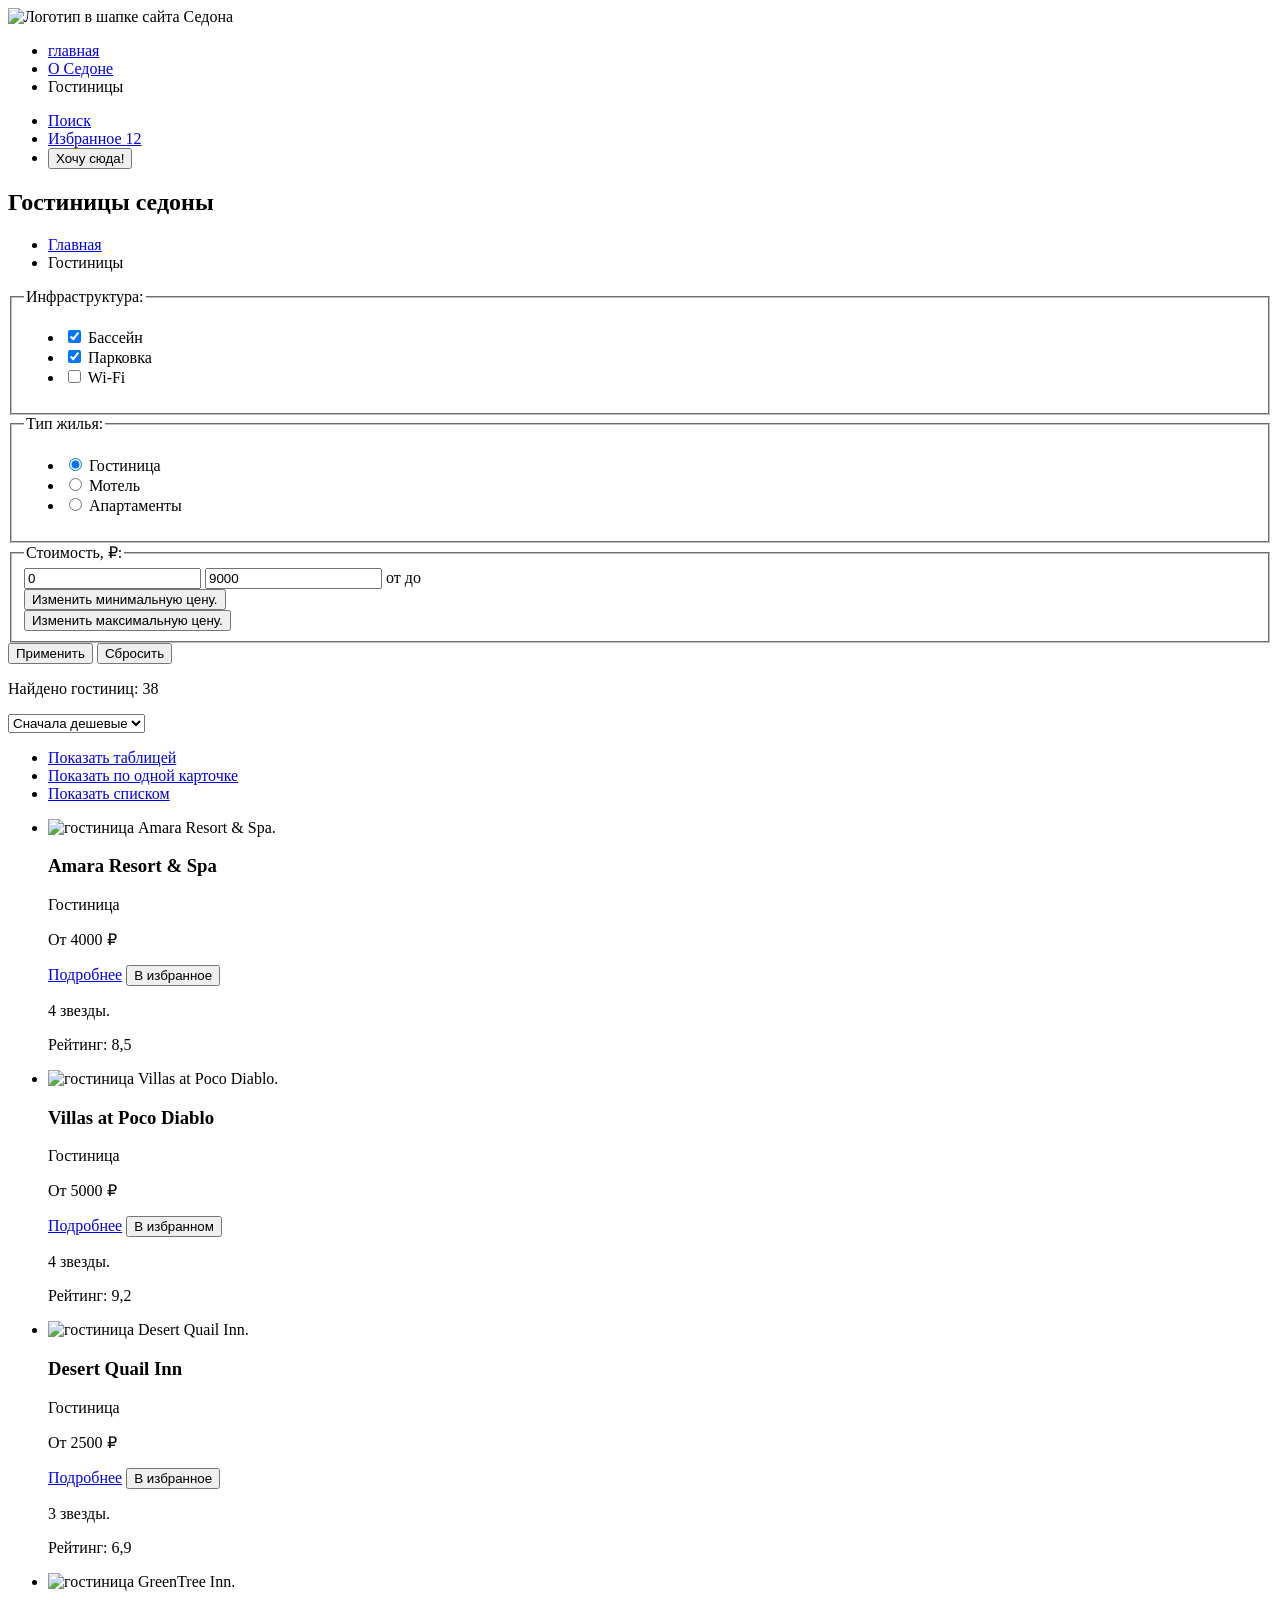
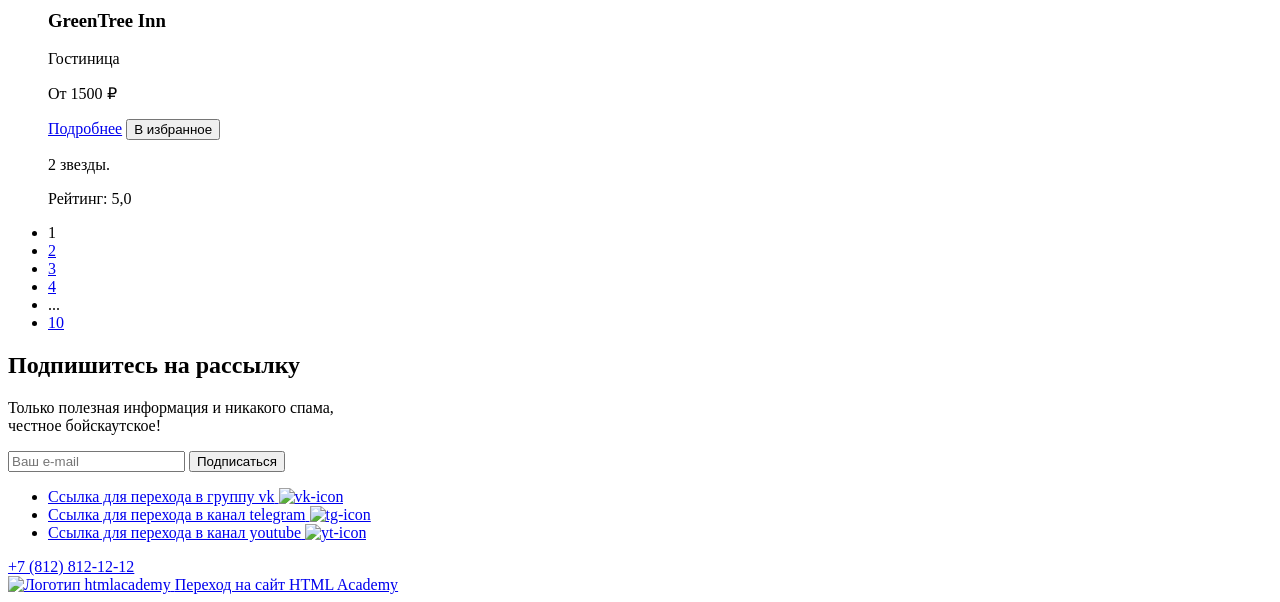
==== catalog.html @ c300e343 "Add main page and catalog structure with navigation and hotel listings" ====
<!DOCTYPE html>
<html lang="ru">

  <head>
    <meta charset="utf-8">
    <title>Гостиницы Седона</title>
    <link rel="stylesheet" href="styles/styles.css">
  </head>

  <body>
    <header class="navigation">
      <a class="navigation-logo">
        <img class="logo-site" width="140" height="70" src="images/logo.svg" alt="Логотип в шапке сайта Седона">
      </a>
      <nav class="nav">
        <ul class="nav-list">
          <li class="navigation-item"><a href="index.html" class="nav-list-link">главная</a></li>
          <li class="navigation-item"><a class="nav-list-link" href="#">О Седоне</a></li>
          <li class="navigation-item current-link-catalog"><a class="nav-list-link">Гостиницы</a></li>
        </ul>

        <ul class="nav-list navigation-user">
          <li class="navigation-item">
            <a class="navigation-link-user search-icon" href="#">
              <span class="visually-hidden">Поиск</span>
            </a>
          </li>
          <li class="navigation-item">
            <a class="navigation-link-user favourite-icon" href="#">
              <span class="visually-hidden">Избранное</span>
              <span class="favourite-number">12</span>
            </a>
          </li>
          <li class="navigation-item">
            <button class="button-desired" type="button">Хочу сюда!</button>
          </li>
        </ul>
      </nav>
    </header>

    <main>
      <section class="head-main">
          <h1 class="catalog-title">Гостиницы седоны</h1>
          <ul class="catalog-navigation">
            <li class="catalog-navigation-item">
              <a class="catalog-navigation-link-home" href="index.html">
                <span class="visually-hidden">Главная</span>
              </a>
            </li>
            <li class="catalog-navigation-item">
              <a class="catalog-navigation-link">Гостиницы</a>
            </li>
          </ul>

        <!-- Фильтр каталога -->
        <form class="catalog-filter" action="#" method="get">
          <fieldset class="catalog-filter-checkbox">
            <legend class="catalog-filter-title">Инфраструктура:</legend>
            <ul class="catalog-filter-list">
              <li class="catalog-filter-item">
                <label class="catalog-checked">
                  <input class="visually-hidden filter-input" type="checkbox" name="infrastructure" checked value="pool">
                  <span class="filter-label">Бассейн</span>
                </label>
              </li>
              <li class="catalog-filter-item">
                <label class="catalog-checked">
                  <input class="visually-hidden filter-input" type="checkbox" name="infrastructure" checked value="parking">
                  <span class="filter-label">Парковка</span>
                </label>
              </li>
              <li class="catalog-filter-item">
                <label class="catalog-check">
                  <input class="visually-hidden filter-input" type="checkbox" name="infrastructure" value="wifi">
                  <span class="filter-label">Wi-Fi</span>
                </label>
              </li>
            </ul>
          </fieldset>

          <fieldset class="catalog-filter-radio">
            <legend class="catalog-filter-title">Тип жилья:</legend>
            <ul class="catalog-filter-list">
              <li class="catalog-filter-item">
                <label class="catalog-radios">
                  <input class="visually-hidden filter-input" id="hotel-radio" name="type-radio" type="radio" checked value="Hotel">
                  <span class="filter-label">Гостиница</span>
                </label>
              </li>
              <li class="catalog-filter-item">
                <label class="catalog-radio">
                  <input class="visually-hidden filter-input" id="motel-radio" name="type-radio" type="radio" value="Motel">
                  <span class="filter-label">Мотель</span>
                </label>
              </li>
              <li class="catalog-filter-item">
                <label class="catalog-radio">
                  <input class="visually-hidden filter-input" id="apartments-radio" name="type-radio" type="radio" value="Apartments">
                  <span class="filter-label">Апартаменты</span>
                </label>
              </li>
            </ul>
          </fieldset>

          <fieldset class="catalog-filter-price">
            <legend class="catalog-filter-title">Стоимость, <span>₽:</span></legend>
              <div class="catalog-inputs">
                <input class="catalog-min" type="text" name="max-sum" value="0">
                <input class="catalog-max" type="text" name="min-sum" value="9000">
                <span class="from-to">от</span>
                <span class="before-to">до</span>
              </div>
              <div class="range-scale">
                <div class="range-bar" style="left: 0; width: 226px;">
                  <button class="range-toggle toggle-min" type="button">
                    <span class="visually-hidden">Изменить минимальную цену.</span>
                  </button>
                  <button class="range-toggle toggle-max" type="button">
                    <span class="visually-hidden">Изменить максимальную цену.</span>
                  </button>
                </div>
              </div>
          </fieldset>

          <div class="catalog-buttons">
            <button class="catalog-submit" type="submit">Применить</button>
            <button class="catalog-reset" type="reset">Сбросить</button>
          </div>

        </form>
      </section>

<!-- Вывод поиска -->
      <section class="inner-search">

        <section class="search">
          <p class="found-hotel">Найдено гостиниц:
            <span class="found-hotel"> 38</span>
          </p>

          <select class="select-control">
            <option>Сначала дешевые</option>
          </select>

          <ul class="display-list">
            <li class="display-item">
              <a class="display-button current-button" href="#">
                <span class="visually-hidden">Показать таблицей</span>
              </a>
            </li>
            <li class="display-item">
              <a class="display-button view-item" href="#">
                <span class="visually-hidden">Показать по одной карточке</span>
              </a>
            </li>
            <li class="display-item">
              <a class="display-button view-list" href="#">
                <span class="visually-hidden">Показать списком</span>
              </a>
            </li>
          </ul>
        </section>

<!-- Карточки -->
        <section class="product">
          <ul class="product-list">
            <li class="product-item">
              <img class="product-img" src="images/hotel-1.jpg" alt="гостиница Amara Resort &amp; Spa.">
              <div class="card-container">
                <h3 class="product-title">Amara Resort &amp; Spa</h3>
                <span class="type">Гостиница</span>
                <p class="product-price">От 4000 ₽</p>
                <a class="product-link-details" href="#">Подробнее</a>
                <button class="product-button" type="button">В избранное</button>
                <p class="catalog-hotel-stars four-stars">
                  <span class="visually-hidden">4 звезды.</span>
                </p>
                <p class="catalog-hotel-raiting">Рейтинг: 8,5</p>
              </div>
            </li>

            <li class="product-item">
              <img class="product-img" src="images/hotel-2.jpg" alt="гостиница Villas at Poco Diablo.">
              <div class="card-container">
                <h3 class="product-title">Villas at Poco Diablo</h3>
                <span class="type">Гостиница</span>
                <p class="product-price">От 5000 ₽</p>
                <a class="product-link-details" href="#">Подробнее</a>
                <button class="product-button-favorite" type="button">В избранном</button>
                <p class="catalog-hotel-stars four-stars">
                  <span class="visually-hidden">4 звезды.</span>
                </p>
                <p class="catalog-hotel-raiting">Рейтинг: 9,2</p>
              </div>
            </li>

            <li class="product-item">
              <img class="product-img" src="images/hotel-3.jpg" alt="гостиница Desert Quail Inn.">
              <div class="card-container">
                <h3 class="product-title">Desert Quail Inn</h3>
                <span class="type">Гостиница</span>
                <p class="product-price">От 2500 ₽</p>
                <a class="product-link-details" href="#">Подробнее</a>
                <button class="product-button" type="button">В избранное</button>
                <p class="catalog-hotel-stars tree-stars">
                  <span class="visually-hidden">3 звезды.</span>
                </p>
                <p class="catalog-hotel-raiting">Рейтинг: 6,9</p>
              </div>
            </li>

            <li class="product-item">
              <img class="product-img" src="images/hotel-4.jpg" alt="гостиница GreenTree Inn.">
              <div class="card-container">
                <h3 class="product-title">GreenTree Inn</h3>
                <span class="type">Гостиница</span>
                <p class="product-price">От 1500 ₽</p>
                <a class="product-link-details" href="#">Подробнее</a>
                <button class="product-button" type="button">В избранное</button>
                <p class="catalog-hotel-stars two-stars">
                  <span class="visually-hidden">2 звезды.</span>
                </p>
                <p class="catalog-hotel-raiting">Рейтинг: 5,0</p>
              </div>
            </li>
          </ul>
        </section>

        <section class="pagination-block">
          <ul class="pagination">
            <li class="pagination-item">
              <a class="pagination-link-current">1</a>
            </li>

            <li class="pagination-item">
              <a class="pagination-link" href="#">2</a>
            </li>

            <li class="pagination-item">
              <a class="pagination-link" href="#">3</a>
            </li>

            <li class="pagination-item">
              <a class="pagination-link" href="#">4</a>
            </li>

            <li class="pagination-item">
              <a class="pagination-link-next">...</a>
            </li>

            <li class="pagination-item">
              <a class="pagination-link" href="#">10</a>
            </li>
          </ul>
        </section>
      </section>
        <section class="subscribe">
          <div class="subscribe-block">
            <h2 class="header-block-two">Подпишитесь на рассылку</h2>
            <p class="description-block">Только полезная информация и никакого спама,<br> честное бойскаутское!</p>
            <form class="subscribe-form" action="#" method="post">
            <input class="subscribe-field" type="email" placeholder="Ваш e-mail">
              <button class="subscribe-button" type="submit">Подписаться</button>
            </form>
          </div>
        </section>
    </main>

    <footer class="main-footer">
      <div class="social-container">
        <ul class="social-list">
          <li class="social-item">
            <a class="social-link" href="https://vk.com/htmlacademy" target="_blank"
              title="Группа вконтакте htmlacademy">
              <span class="visually-hidden">Ссылка для перехода в группу vk</span>
              <img src="images/icon/social-vk.svg" alt="vk-icon">
            </a>
          </li>

          <li class="social-item">
            <a class="social-link" href="https://t.me/htmlacademy " target="_blank" title="Телеграм канал htmlacademy">
              <span class="visually-hidden">Ссылка для перехода в канал telegram</span>
              <img src="images/icon/social-telegram.svg" alt="tg-icon">
            </a>
          </li>

          <li class="social-item">
            <a class="social-link" href="https://www.youtube.com/user/htmlacademyru" target="_blank"
              title="Ютуб канал htmlacademy">
              <span class="visually-hidden">Ссылка для перехода в канал youtube</span>
              <img src="images/icon/social-youtube.svg" alt="yt-icon">
            </a>
          </li>
        </ul>

        <div class="footer-contact-number">
          <a href="tel:88128121212" class="footer-number">+7 (812) 812-12-12</a>
        </div>

       <div class="footer-contact-logo">
         <a class="page-footer-contact-logo-htmlacademy" href="https://htmlacademy.ru/">
            <img class="contact-logo" src="images/htmlacademy.svg" width="115" height="33" alt="Логотип htmlacademy">
            <span class="visually-hidden">Переход на сайт HTML Academy</span>
         </a>
       </div>
      </div>
    </footer>
  </body>

</html>
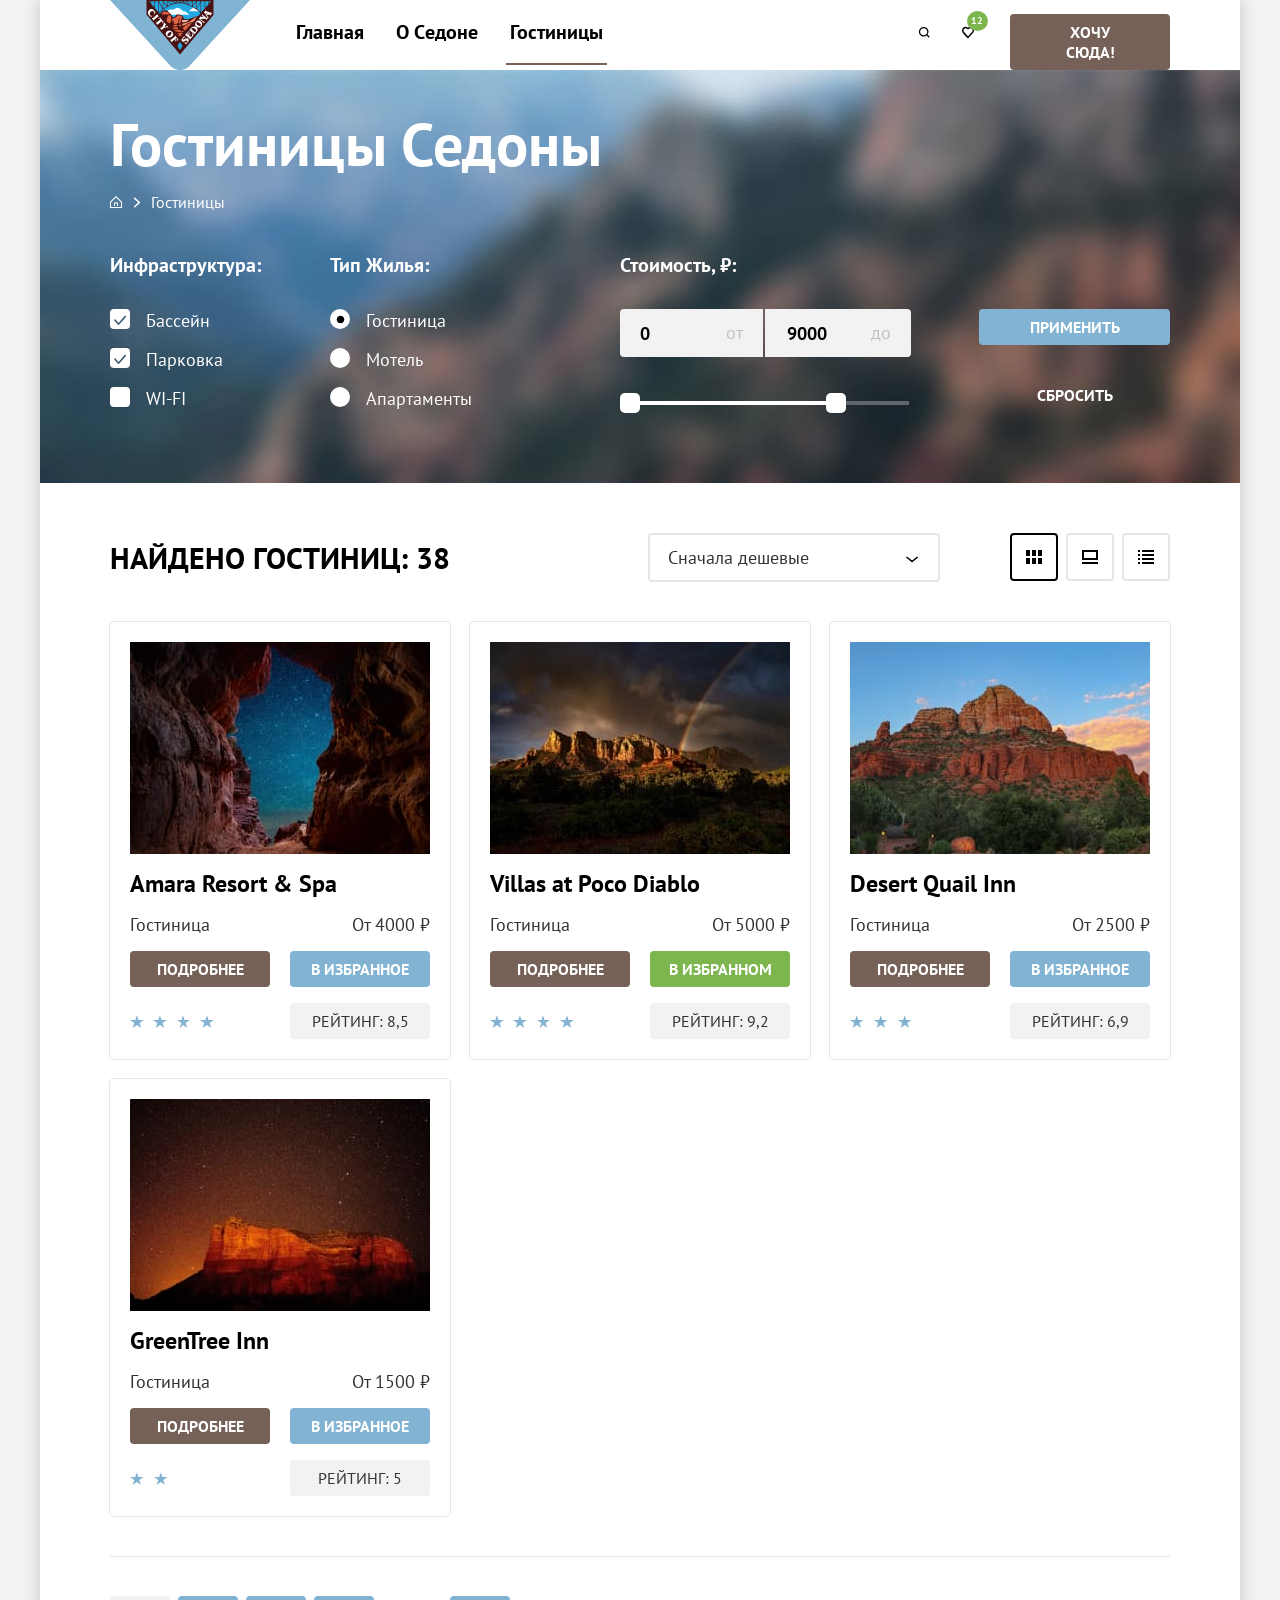
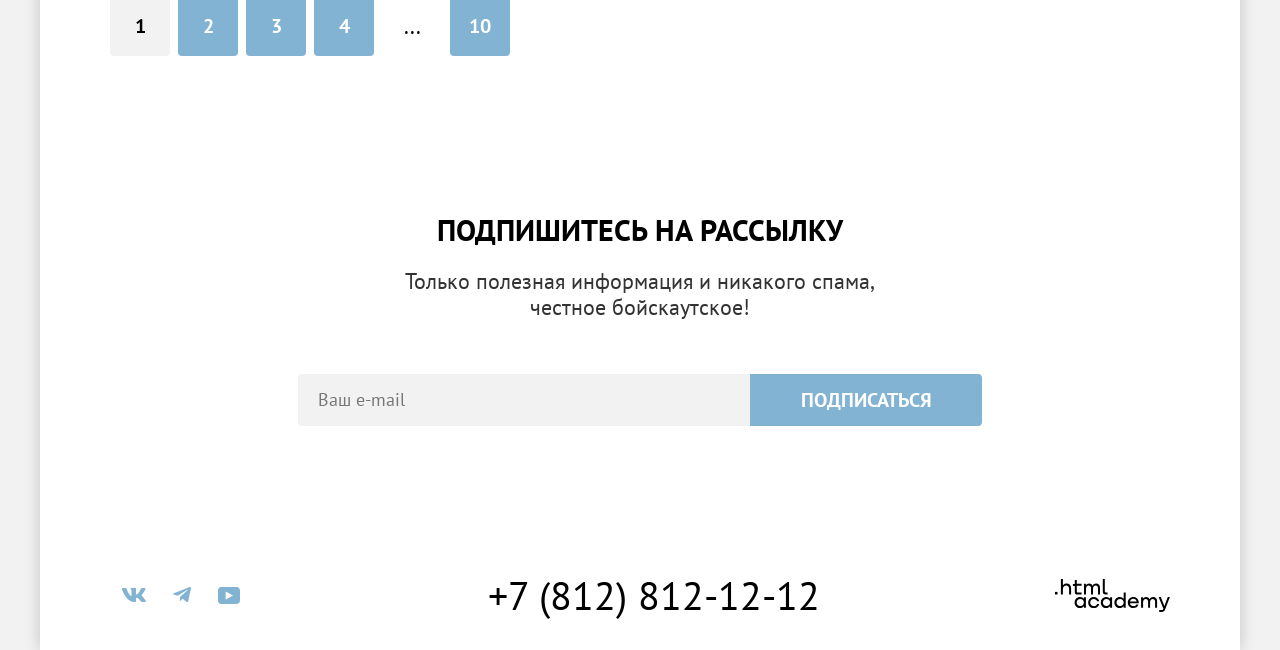
==== commit 58d3384a: "Add files via upload" ====
--- a/catalog.html
+++ b/catalog.html
@@ -3,308 +3,325 @@
 
   <head>
     <meta charset="utf-8">
-    <title>Гостиницы Седона</title>
-    <link rel="stylesheet" href="styles/styles.css">
+    <title>HTML Academy: Гостиницы Седоны</title>
+    <link rel="stylesheet" href="style/style.css">
+    <link rel="icon" href="favicon.ico">
+    <link rel="icon" type="image/png" href="img/favicon.png">
   </head>
 
-  <body>
-    <header class="navigation">
-      <a class="navigation-logo">
-        <img class="logo-site" width="140" height="70" src="images/logo.svg" alt="Логотип в шапке сайта Седона">
-      </a>
-      <nav class="nav">
-        <ul class="nav-list">
-          <li class="navigation-item"><a href="index.html" class="nav-list-link">главная</a></li>
-          <li class="navigation-item"><a class="nav-list-link" href="#">О Седоне</a></li>
-          <li class="navigation-item current-link-catalog"><a class="nav-list-link">Гостиницы</a></li>
-        </ul>
-
-        <ul class="nav-list navigation-user">
-          <li class="navigation-item">
-            <a class="navigation-link-user search-icon" href="#">
-              <span class="visually-hidden">Поиск</span>
-            </a>
-          </li>
-          <li class="navigation-item">
-            <a class="navigation-link-user favourite-icon" href="#">
-              <span class="visually-hidden">Избранное</span>
-              <span class="favourite-number">12</span>
-            </a>
-          </li>
-          <li class="navigation-item">
-            <button class="button-desired" type="button">Хочу сюда!</button>
-          </li>
-        </ul>
-      </nav>
-    </header>
-
-    <main>
-      <section class="head-main">
-          <h1 class="catalog-title">Гостиницы седоны</h1>
-          <ul class="catalog-navigation">
-            <li class="catalog-navigation-item">
-              <a class="catalog-navigation-link-home" href="index.html">
-                <span class="visually-hidden">Главная</span>
-              </a>
-            </li>
-            <li class="catalog-navigation-item">
-              <a class="catalog-navigation-link">Гостиницы</a>
+  <body class="main-page">
+    <div class="main-container">
+      <header class="page-header" data-test="header">
+        <a class="main-logo" href="index.html">
+          <img class="page-screen" src="./img/header/logo.svg" width="140" height="70" alt="Логотип сайта">
+        </a>
+        <nav class="navigation-page">
+          <ul class="navigation-list">
+            <li class="navigation-item">
+              <a class="navigation-link" href="index.html">Главная</a>
+            </li>
+            <li class="navigation-item">
+              <a class="navigation-link" href="#">О Cедоне</a>
+            </li>
+            <li class="navigation-item">
+              <span class="navigation-link link-current" aria-current="page">Гостиницы</span>
             </li>
           </ul>
-
-        <!-- Фильтр каталога -->
-        <form class="catalog-filter" action="#" method="get">
-          <fieldset class="catalog-filter-checkbox">
-            <legend class="catalog-filter-title">Инфраструктура:</legend>
-            <ul class="catalog-filter-list">
-              <li class="catalog-filter-item">
-                <label class="catalog-checked">
-                  <input class="visually-hidden filter-input" type="checkbox" name="infrastructure" checked value="pool">
-                  <span class="filter-label">Бассейн</span>
-                </label>
-              </li>
-              <li class="catalog-filter-item">
-                <label class="catalog-checked">
-                  <input class="visually-hidden filter-input" type="checkbox" name="infrastructure" checked value="parking">
-                  <span class="filter-label">Парковка</span>
-                </label>
-              </li>
-              <li class="catalog-filter-item">
-                <label class="catalog-check">
-                  <input class="visually-hidden filter-input" type="checkbox" name="infrastructure" value="wifi">
-                  <span class="filter-label">Wi-Fi</span>
-                </label>
+          <div class="user-container">
+            <ul class="navigation-user">
+              <li class="navigation-user-item">
+                <a class="navigation-link navigation-link-user" href="#">
+                  <svg width="20" height="20" viewBox="0 0 20 20" fill="none" xmlns="http://www.w3.org/2000/svg">
+                    <path d="M19.5 18.0083L15.8 14.3287C16.8 13.0359 17.5 11.3453 17.5 9.4558C17.5 5.08011 13.9 1.5 9.5 1.5C5.1 1.5 1.5 5.17956 1.5 9.55525C1.5 13.9309 5.1 17.511 9.5 17.511C11.3 17.511 13 16.9144 14.4 15.8204L18.1 19.5L19.5 18.0083ZM9.5 15.5221C6.2 15.5221 3.5 12.837 3.5 9.55525C3.5 6.27348 6.2 3.5884 9.5 3.5884C12.8 3.5884 15.5 6.27348 15.5 9.55525C15.5 12.837 12.8 15.5221 9.5 15.5221Z" fill="currentColor" />
+                  </svg>
+                  <span class="visually-hidden">Поиск</span>
+                </a>
+              </li>
+              <li class="navigation-user-item">
+                <a class="navigation-link navigation-link-user navigation-link-container" href="#">
+                  <svg width="18" height="17" viewBox="0 0 18 17" fill="none" xmlns="http://www.w3.org/2000/svg">
+                    <path d="M8.9 17C8.6 17 8.3 16.9 8.1 16.6C2.7 10.5 1.4 9.1 1.1 8.7C0.4 7.8 0 6.6 0 5.4C0 2.4 2.4 0 5.5 0C6.8 0 8 0.5 9 1.3C10 0.5 11.3 0 12.5 0C15.5 0 18 2.4 18 5.4C18 6.7 17.5 7.9 16.7 8.8L9.7 16.7C9.5 16.9 9.3 17 8.9 17ZM2.9 7.5C3.2 7.9 6.4 11.5 9 14.4L15.2 7.4C15.7 6.9 15.9 6.2 15.9 5.4C15.9 3.6 14.4 2.1 12.6 2.1C11.6 2.1 10.6 2.6 9.9 3.4C9.6 3.7 9.3 3.8 9 3.8C8.7 3.8 8.4 3.6 8.2 3.4C7.5 2.6 6.5 2.1 5.5 2.1C3.7 2.1 2.2 3.6 2.2 5.4C2.1 6.3 2.5 7 2.9 7.5C2.8 7.5 2.8 7.5 2.9 7.5Z" fill="currentColor" />
+                  </svg>
+                  <span class="visually-hidden">Избранное</span>
+                  <span class="visually-hidden">В избранное добавлено</span>
+                  <span class="like-number">12</span>
+                  <span class="visually-hidden">отелей</span>
+                </a>
               </li>
             </ul>
-          </fieldset>
-
-          <fieldset class="catalog-filter-radio">
-            <legend class="catalog-filter-title">Тип жилья:</legend>
-            <ul class="catalog-filter-list">
-              <li class="catalog-filter-item">
-                <label class="catalog-radios">
-                  <input class="visually-hidden filter-input" id="hotel-radio" name="type-radio" type="radio" checked value="Hotel">
-                  <span class="filter-label">Гостиница</span>
-                </label>
-              </li>
-              <li class="catalog-filter-item">
-                <label class="catalog-radio">
-                  <input class="visually-hidden filter-input" id="motel-radio" name="type-radio" type="radio" value="Motel">
-                  <span class="filter-label">Мотель</span>
-                </label>
-              </li>
-              <li class="catalog-filter-item">
-                <label class="catalog-radio">
-                  <input class="visually-hidden filter-input" id="apartments-radio" name="type-radio" type="radio" value="Apartments">
-                  <span class="filter-label">Апартаменты</span>
-                </label>
-              </li>
-            </ul>
-          </fieldset>
-
-          <fieldset class="catalog-filter-price">
-            <legend class="catalog-filter-title">Стоимость, <span>₽:</span></legend>
-              <div class="catalog-inputs">
-                <input class="catalog-min" type="text" name="max-sum" value="0">
-                <input class="catalog-max" type="text" name="min-sum" value="9000">
-                <span class="from-to">от</span>
-                <span class="before-to">до</span>
-              </div>
-              <div class="range-scale">
-                <div class="range-bar" style="left: 0; width: 226px;">
-                  <button class="range-toggle toggle-min" type="button">
-                    <span class="visually-hidden">Изменить минимальную цену.</span>
-                  </button>
-                  <button class="range-toggle toggle-max" type="button">
-                    <span class="visually-hidden">Изменить максимальную цену.</span>
-                  </button>
+            <a class="navigation-wish" href="#">Хочу сюда!</a>
+          </div>
+        </nav>
+      </header>
+      <main class="main-catalog" data-test="main">
+        <section class="catalog-header">
+          <h1 class="catalog-title">Гостиницы Седоны</h1>
+          <nav aria-label="Хлебные крошки">
+            <ol class="breadcrumbs">
+              <li class="breadcrumbs-item">
+                <a class="breadcrumbs-link" href="./index.html">
+                  <svg width="12" height="12" viewBox="0 0 12 12" fill="none" xmlns="http://www.w3.org/2000/svg">
+                    <path d="M6 0L0 5.80006V12.0001H12V5.80006L6 0ZM11 11.0001H1V6.20005L6 1.4L11 6.20005V11.0001Z" fill="currentColor" />
+                    <path d="M4 10.0001H5V7.50005H7V10.0001H8V6.50005H4V10.0001Z" fill="currentColor" />
+                  </svg>
+                  <span class="visually-hidden">Переход на главную страницу</span>
+                </a>
+              </li>
+              <li class="breadcrumbs-item">
+                <span class="breadcrumbs-link">Гостиницы</span>
+              </li>
+            </ol>
+          </nav>
+          <h2 class="visually-hidden">Перечень фильтров для поиска отелей</h2>
+          <form class="filter-list" action="https://echo.htmlacademy.ru/" method="get" data-test="filter">
+            <fieldset class="filter-list-options">
+              <legend class="filter-list-title">Инфраструктура:</legend>
+              <label class="control">
+                <input class="control-input visually-hidden" type="checkbox" name="swimming-pool" checked>
+                <span class="check-pointer"></span>
+                <span class="check-title">Бассейн</span>
+              </label>
+              <label class="control">
+                <input class="control-input visually-hidden" type="checkbox" name="parking" checked>
+                <span class="check-pointer"></span>
+                <span class="check-title">Парковка</span>
+              </label>
+              <label class="control">
+                <input class="control-input visually-hidden" type="checkbox" name="wi-fi">
+                <span class="check-pointer"></span>
+                <span class="check-title">WI-FI</span>
+              </label>
+            </fieldset>
+            <fieldset class="filter-list-options">
+              <legend class="filter-list-title">Тип жилья:</legend>
+              <label class="control">
+                <input class="control-input visually-hidden" type="radio" name="housing-type" value="hotel" checked>
+                <span class="radio-pointer"></span>
+                <span class="radio-title">Гостиница</span>
+              </label>
+              <label class="control">
+                <input class="control-input visually-hidden" type="radio" name="housing-type" value="motel">
+                <span class="radio-pointer"></span>
+                <span class="radio-title">Мотель</span>
+              </label>
+              <label class="control">
+                <input class="control-input visually-hidden" type="radio" name="housing-type" value="apartments">
+                <span class="radio-pointer"></span>
+                <span class="radio-title">Апартаменты</span>
+              </label>
+            </fieldset>
+            <fieldset class="price-filter-field">
+              <legend class="filter-list-title">Стоимость, ₽:</legend>
+              <div class="price-filter-input-wrapper">
+                <div class="price-filter">
+                  <input class="price-filter-input price-filter-input-min" type="number" name="min-cost" value="0" min="0" placeholder="0">
+                  <span class="price-filter-placeholder">от</span>
+                </div>
+                <div class="price-filter">
+                  <input class="price-filter-input price-filter-input-max" type="number" name="max-cost" value="9000" min="0" placeholder="9000">
+                  <span class="price-filter-placeholder">до</span>
                 </div>
               </div>
-          </fieldset>
-
-          <div class="catalog-buttons">
-            <button class="catalog-submit" type="submit">Применить</button>
-            <button class="catalog-reset" type="reset">Сбросить</button>
+              <div class="price-track">
+                <div class="price-track-scale">
+                  <div class="price-track-scale-current" style="right: 63px; width:216px">
+                    <button class="price-track-button track-button-min" type="button"><span class="visually-hidden">Регулирование минимального значения цены</span></button>
+                    <button class="price-track-button track-button-max" type="button"><span class="visually-hidden">Регулирование максимального значения цены</span></button>
+                  </div>
+                </div>
+              </div>
+            </fieldset>
+            <div class="price-filter-button">
+              <button class="control-button active-button" type="submit">Применить</button>
+              <button class="control-button" type="reset">Сбросить</button>
+            </div>
+          </form>
+        </section>
+        <section class="catalog-section" data-test="catalog">
+          <h2 class="visually-hidden">Раздел выбора отеля</h2>
+          <div class="catalog">
+            <h2 class="catalog-title">Найдено гостиниц:<span class="catalog-text"> 38</span></h2>
+            <select class="catalog-option" aria-label="Сортировка">
+              <option class="catalog-option-text" value="cheap">Сначала дешевые</option>
+              <option class="catalog-option-text" value="expensive">Сначала дорогие</option>
+              <option class="catalog-option-text" value="popular">Сначала популярные</option>
+            </select>
+            <ul class="catalog-filter">
+              <li class="catalog-filter-item">
+                <a class="catalog-filter-option catalog-filter-option-meatballs" href="catalog.html?view=tile">
+                  <svg width="16" height="14" viewBox="0 0 16 14" fill="none" xmlns="http://www.w3.org/2000/svg">
+                    <path d="M4 0H0V6H4V0Z" fill="black" />
+                    <path d="M16 0H12V6H16V0Z" fill="black" />
+                    <path d="M10 0H6V6H10V0Z" fill="black" />
+                    <path d="M4 8H0V14H4V8Z" fill="black" />
+                    <path d="M16 8H12V14H16V8Z" fill="black" />
+                    <path d="M10 8H6V14H10V8Z" fill="black" />
+                  </svg>
+                  <span class="visually-hidden">Показать карточки</span>
+                </a>
+              </li>
+              <li class="catalog-filter-item">
+                <a class="catalog-filter-option" href="catalog.html?view=card">
+                  <svg width="16" height="14" viewBox="0 0 16 14" fill="none" xmlns="http://www.w3.org/2000/svg">
+                    <path d="M16 12H0V14H16V12Z" fill="black" />
+                    <path d="M14 2V8H2V2H14ZM16 0H0V10H16V0Z" fill="black" />
+                  </svg>
+                  <span class="visually-hidden">Показать одиночно</span>
+                </a>
+              </li>
+              <li class="catalog-filter-item">
+                <a class="catalog-filter-option" href="catalog.html?view=list">
+                  <svg width="16" height="14" viewBox="0 0 16 14" fill="none" xmlns="http://www.w3.org/2000/svg">
+                    <path d="M2 0H0V2H2V0Z" fill="black" />
+                    <path d="M16 0H4V2H16V0Z" fill="black" />
+                    <path d="M2 4H0V6H2V4Z" fill="black" />
+                    <path d="M16 4H4V6H16V4Z" fill="black" />
+                    <path d="M2 8H0V10H2V8Z" fill="black" />
+                    <path d="M16 8H4V10H16V8Z" fill="black" />
+                    <path d="M2 12H0V14H2V12Z" fill="black" />
+                    <path d="M16 12H4V14H16V12Z" fill="black" />
+                  </svg>
+                  <span class="visually-hidden">Показать списком</span>
+                </a>
+              </li>
+            </ul>
           </div>
-
-        </form>
-      </section>
-
-<!-- Вывод поиска -->
-      <section class="inner-search">
-
-        <section class="search">
-          <p class="found-hotel">Найдено гостиниц:
-            <span class="found-hotel"> 38</span>
-          </p>
-
-          <select class="select-control">
-            <option>Сначала дешевые</option>
-          </select>
-
-          <ul class="display-list">
-            <li class="display-item">
-              <a class="display-button current-button" href="#">
-                <span class="visually-hidden">Показать таблицей</span>
-              </a>
-            </li>
-            <li class="display-item">
-              <a class="display-button view-item" href="#">
-                <span class="visually-hidden">Показать по одной карточке</span>
-              </a>
-            </li>
-            <li class="display-item">
-              <a class="display-button view-list" href="#">
-                <span class="visually-hidden">Показать списком</span>
-              </a>
+          <ul class="card-list">
+            <li class="card-item">
+              <img class="card-picture" src="img/catalog/hotel-1.jpg" width="300" height="212" alt="Ущелье">
+              <h3 class="card-title" lang="en">Amara Resort & Spa</h3>
+              <span class="card-price-object">Гостиница</span>
+              <b class="card-price-value">От <span>4000</span> ₽</b>
+              <a class="card-link" href="#">Подробнее</a>
+              <button class="card-wishlist-button" type="button">В избранное</button>
+              <span class="decorative-stars decorative-stars-four">
+                <span class="visually-hidden">Четырехзвездочный отель</span>
+              </span>
+              <p class="card-level-text">Рейтинг:<span> 8,5</span></p>
+            </li>
+            <li class="card-item">
+              <img class="card-picture" src="img/catalog/hotel-2.jpg" width="300" height="212" alt="Скалистое плато">
+              <h3 class="card-title" lang="en">Villas at Poco Diablo</h3>
+              <span class="card-price-object">Гостиница</span>
+              <b class="card-price-value">От <span>5000</span> ₽</b>
+              <a class="card-link" href="#">Подробнее</a>
+              <button class="card-wishlist-button card-wishlist-button-selected" type="button">В
+                избранном</button>
+              <span class="decorative-stars decorative-stars-four">
+                <span class="visually-hidden">Четырехзвездочный отель</span>
+              </span>
+              <p class="card-level-text">Рейтинг:<span> 9,2</span></p>
+            </li>
+            <li class="card-item">
+              <img class="card-picture" src="img/catalog/hotel-3.jpg" width="300" height="212" alt="Скалистая возвышенность">
+              <h3 class="card-title" lang="en">Desert Quail Inn</h3>
+              <span class="card-price-object">Гостиница</span>
+              <b class="card-price-value">От <span>2500</span> ₽</b>
+              <a class="card-link" href="#">Подробнее</a>
+              <button class="card-wishlist-button" type="button">В избранное</button>
+              <span class="decorative-stars decorative-stars-free">
+                <span class="visually-hidden">Трехзвездочный отель</span>
+              </span>
+              <p class="card-level-text">Рейтинг:<span> 6,9</span></p>
+            </li>
+            <li class="card-item">
+              <img class="card-picture" src="img/catalog/hotel-4.jpg" width="300" height="212" alt="Отвесная скала под звездным небом">
+              <h3 class="card-title" lang="en">GreenTree Inn</h3>
+              <span class="card-price-object">Гостиница</span>
+              <b class="card-price-value">От <span>1500</span> ₽</b>
+              <a class="card-link" href="#">Подробнее</a>
+              <button class="card-wishlist-button" type="button">В избранное</button>
+              <span class="decorative-stars decorative-stars-two">
+                <span class="visually-hidden">Двухзвездочный отель</span>
+              </span>
+              <p class="card-level-text">Рейтинг:<span> 5</span></p>
+            </li>
+          </ul>
+          <ul class="pagination">
+            <li class="pagination-item pagination-item-special">
+              <a class="pagination-link-special pagination-link" aria-current="page">1</a>
+            </li>
+            <li class="pagination-item">
+              <a class="pagination-link" href="#">2</a>
+            </li>
+            <li class="pagination-item">
+              <a class="pagination-link" href="#">3</a>
+            </li>
+            <li class="pagination-item">
+              <a class="pagination-link" href="#">4</a>
+            </li>
+            <li class="pagination-item">
+              <span class="pagination-icon">...</span>
+            </li>
+            <li class="pagination-item">
+              <a class="pagination-link" href="#">10</a>
             </li>
           </ul>
         </section>
-
-<!-- Карточки -->
-        <section class="product">
-          <ul class="product-list">
-            <li class="product-item">
-              <img class="product-img" src="images/hotel-1.jpg" alt="гостиница Amara Resort &amp; Spa.">
-              <div class="card-container">
-                <h3 class="product-title">Amara Resort &amp; Spa</h3>
-                <span class="type">Гостиница</span>
-                <p class="product-price">От 4000 ₽</p>
-                <a class="product-link-details" href="#">Подробнее</a>
-                <button class="product-button" type="button">В избранное</button>
-                <p class="catalog-hotel-stars four-stars">
-                  <span class="visually-hidden">4 звезды.</span>
-                </p>
-                <p class="catalog-hotel-raiting">Рейтинг: 8,5</p>
-              </div>
-            </li>
-
-            <li class="product-item">
-              <img class="product-img" src="images/hotel-2.jpg" alt="гостиница Villas at Poco Diablo.">
-              <div class="card-container">
-                <h3 class="product-title">Villas at Poco Diablo</h3>
-                <span class="type">Гостиница</span>
-                <p class="product-price">От 5000 ₽</p>
-                <a class="product-link-details" href="#">Подробнее</a>
-                <button class="product-button-favorite" type="button">В избранном</button>
-                <p class="catalog-hotel-stars four-stars">
-                  <span class="visually-hidden">4 звезды.</span>
-                </p>
-                <p class="catalog-hotel-raiting">Рейтинг: 9,2</p>
-              </div>
-            </li>
-
-            <li class="product-item">
-              <img class="product-img" src="images/hotel-3.jpg" alt="гостиница Desert Quail Inn.">
-              <div class="card-container">
-                <h3 class="product-title">Desert Quail Inn</h3>
-                <span class="type">Гостиница</span>
-                <p class="product-price">От 2500 ₽</p>
-                <a class="product-link-details" href="#">Подробнее</a>
-                <button class="product-button" type="button">В избранное</button>
-                <p class="catalog-hotel-stars tree-stars">
-                  <span class="visually-hidden">3 звезды.</span>
-                </p>
-                <p class="catalog-hotel-raiting">Рейтинг: 6,9</p>
-              </div>
-            </li>
-
-            <li class="product-item">
-              <img class="product-img" src="images/hotel-4.jpg" alt="гостиница GreenTree Inn.">
-              <div class="card-container">
-                <h3 class="product-title">GreenTree Inn</h3>
-                <span class="type">Гостиница</span>
-                <p class="product-price">От 1500 ₽</p>
-                <a class="product-link-details" href="#">Подробнее</a>
-                <button class="product-button" type="button">В избранное</button>
-                <p class="catalog-hotel-stars two-stars">
-                  <span class="visually-hidden">2 звезды.</span>
-                </p>
-                <p class="catalog-hotel-raiting">Рейтинг: 5,0</p>
-              </div>
+      </main>
+      <footer class="page-footer">
+        <section class="follow-form" data-test="subscribe">
+          <h2 class="follow-title">Подпишитесь на рассылку</h2>
+          <p class="follow-description">Только полезная информация и никакого спама,<br>
+            честное
+            бойскаутское!</p>
+          <form class="subscribe-form" action="https://echo.htmlacademy.ru/" method="post">
+            <label class="visually-hidden" for="subscribe-form-catalog">Ввести данные для получения рассылки</label>
+            <input class="user-email" id="subscribe-form-catalog" placeholder="Ваш e-mail" type="email" name="user-email" required>
+            <button class="subscribe-button" type="submit">Подписаться
+            </button>
+          </form>
+        </section>
+        <section class="footer-social" data-test="footer">
+          <h2 class="visually-hidden">Контакты</h2>
+          <ul class="footer-list">
+            <li class="footer-icon">
+              <a class="footer-symbol" href="https://vk.com/htmlacademy">
+                <svg width="24" height="14" viewBox="0 0 24 14" fill="none" xmlns="http://www.w3.org/2000/svg">
+                  <path fill-rule="evenodd" clip-rule="evenodd" d="M23.45 0.948C23.616 0.402 23.45 0 22.655 0H20.03C19.362 0 19.054 0.347 18.887 0.73C18.887 0.73 17.552 3.926 15.661 6.002C15.049 6.604 14.771 6.795 14.437 6.795C14.27 6.795 14.019 6.604 14.019 6.057V0.948C14.019 0.292 13.835 0 13.279 0H9.151C8.734 0 8.483 0.304 8.483 0.593C8.483 1.214 9.429 1.358 9.526 3.106V6.904C9.526 7.737 9.373 7.888 9.039 7.888C8.149 7.888 5.984 4.677 4.699 1.003C4.45 0.288 4.198 0 3.527 0H0.9C0.15 0 0 0.347 0 0.73C0 1.412 0.89 4.8 4.145 9.281C6.315 12.341 9.37 14 12.153 14C13.822 14 14.028 13.632 14.028 12.997V10.684C14.028 9.947 14.186 9.8 14.715 9.8C15.105 9.8 15.772 9.992 17.33 11.467C19.11 13.216 19.403 14 20.405 14H23.03C23.78 14 24.156 13.632 23.94 12.904C23.702 12.18 22.852 11.129 21.725 9.882C21.113 9.172 20.195 8.407 19.916 8.024C19.527 7.533 19.638 7.314 19.916 6.877C19.916 6.877 23.116 2.451 23.449 0.948H23.45Z" fill="currentColor" />
+                </svg>
+                <span class="visually-hidden">Вконтакте</span>
+              </a>
+            </li>
+            <li class="footer-icon">
+              <a class="footer-symbol" href="https://t.me/htmlacademy">
+                <svg width="18" height="16" viewBox="0 0 18 16" fill="none" xmlns="http://www.w3.org/2000/svg">
+                  <path d="M16.785 0.0992597L0.840489 6.24776C-0.247661 6.68481 -0.241365 7.29184 0.640845 7.56253L4.73445 8.83953L14.2058 2.8637C14.6537 2.59121 15.0629 2.7378 14.7265 3.03636L7.05283 9.96185H7.05103L7.05283 9.96275L6.77045 14.1823C7.18413 14.1823 7.36669 13.9925 7.59871 13.7686L9.58705 11.8351L13.7229 14.89C14.4855 15.31 15.0332 15.0941 15.2229 14.1841L17.9379 1.38885C18.2158 0.274623 17.5126 -0.229883 16.785 0.0992597Z" fill="currentColor" />
+                </svg>
+                <span class="visually-hidden">Телеграм</span>
+              </a>
+            </li>
+            <li class="footer-icon">
+              <a class="footer-symbol" href="https://www.youtube.com/user/htmlacademyru">
+                <svg width="22" height="17" viewBox="0 0 22 17" fill="none" xmlns="http://www.w3.org/2000/svg">
+                  <path d="M18.607 0H3.17413C1.31343 0 0 1.59375 0 3.4V13.4937C0 15.4062 1.31343 17 3.17413 17H18.8259C20.4677 17 22 15.4062 22 13.6V3.4C21.7811 1.59375 20.4677 0 18.607 0ZM7.66169 12.5375V4.4625L14.995 8.5L7.66169 12.5375Z" fill="currentColor" />
+                </svg>
+                <span class="visually-hidden">Ютуб</span>
+              </a>
             </li>
           </ul>
+          <a class="footer-phone" href="tel:88128121212"><span class="visually-hidden">Позвоните по номеру</span>+7
+            (812) 812-12-12</a>
+          <a class="academy-link" href="https://htmlacademy.ru/intensive/htmlcss">
+            <svg width="115" height="33" viewBox="0 0 115 33" fill="none" xmlns="http://www.w3.org/2000/svg">
+              <path d="M0 12.9V15.5H2.5V12.9H0Z" fill="currentColor" />
+              <path d="M11.6 4.5C10 4.5 8.8 5.2 8 6.2H7.9V0H5.9V15.5H7.9V10.2C7.9 8.1 9.2 6.6 11.2 6.6C13 6.6 14.1 8 14.1 9.8V15.5H16.1V9.4C16.2 6.4 14.3 4.5 11.6 4.5Z" fill="currentColor" />
+              <path d="M26.6 4.8H21.8V1.1H19.8V4.9H17.9V6.9H19.8V12.9C19.8 14.6 20.8 15.6 22.5 15.6H26.6V13.6H22.9C22.2 13.6 21.8 13.2 21.8 12.5V6.8H26.6V4.8Z" fill="currentColor" />
+              <path d="M41.1 4.6C39.5 4.6 38.2 5.4 37.6 6.7H37.5C36.9 5.5 35.7 4.6 34.1 4.6C32.7 4.6 31.6 5.4 31 6.4H30.9V4.8H29V15.4H31V10C31 8 32 6.5 33.6 6.5C35.1 6.5 36 7.5 36 9.1V15.4H38V9.8C38 7.4 39.4 6.5 40.6 6.5C42.1 6.5 43 7.5 43 9.1V15.4H45V8.9C45.1 6.4 43.6 4.6 41.1 4.6Z" fill="currentColor" />
+              <path d="M47.8 12.7C47.8 14.4 48.8 15.4 50.6 15.4H52.6V13.4H50.9C50.2 13.4 49.8 13 49.8 12.3V0H47.8V12.7Z" fill="currentColor" />
+              <path d="M28.9 19.7C28 18.6 26.7 17.9 25 17.9C21.9 17.9 19.6 20.2 19.6 23.5C19.6 26.8 21.9 29.1 25 29.1C26.8 29.1 28 28.3 28.8 27.2H28.9V28.8H30.9V18.2H28.9V19.7ZM25.3 27.1C23.1 27.1 21.7 25.5 21.7 23.5C21.7 21.5 23.1 19.9 25.3 19.9C27.5 19.9 28.9 21.5 28.9 23.5C28.9 25.4 27.5 27.1 25.3 27.1Z" fill="currentColor" />
+              <path d="M44.2 22C43.7 19.6 41.6 17.9 38.8 17.9C35.4 17.9 33.2 20.4 33.2 23.5C33.2 26.6 35.4 29.1 38.8 29.1C41.6 29.1 43.7 27.3 44.2 24.9H42.1C41.7 26.2 40.4 27.2 38.8 27.2C36.6 27.2 35.2 25.6 35.2 23.6C35.2 21.6 36.6 20 38.8 20C40.4 20 41.6 21 42.1 22.2H44.2V22Z" fill="currentColor" />
+              <path d="M55.1 19.7C54.2 18.6 52.9 17.9 51.2 17.9C48.1 17.9 45.8 20.2 45.8 23.5C45.8 26.8 48.1 29.1 51.2 29.1C53 29.1 54.2 28.3 55 27.2H55.1V28.8H57.1V18.2H55.1V19.7ZM51.5 27.1C49.3 27.1 47.9 25.5 47.9 23.5C47.9 21.5 49.3 19.9 51.5 19.9C53.7 19.9 55.1 21.5 55.1 23.5C55.1 25.4 53.6 27.1 51.5 27.1Z" fill="currentColor" />
+              <path d="M68.7 19.8C67.8 18.7 66.5 17.9 64.8 17.9C61.7 17.9 59.4 20.2 59.4 23.5C59.4 26.8 61.6 29.1 64.8 29.1C66.5 29.1 67.8 28.3 68.6 27.3H68.7V28.8H70.7V13.4H68.7V19.8ZM65.1 27.1C62.9 27.1 61.5 25.5 61.5 23.5C61.5 21.5 62.9 19.9 65.1 19.9C67.3 19.9 68.7 21.5 68.7 23.5C68.6 25.5 67.2 27.1 65.1 27.1Z" fill="currentColor" />
+              <path d="M78.3 17.9C75 17.9 72.8 20.4 72.8 23.5C72.8 26.5 74.9 29.1 78.3 29.1C80.8 29.1 82.8 27.8 83.5 25.5H81.4C80.9 26.5 79.8 27.1 78.4 27.1C76.5 27.1 75.1 25.8 75 24.2H83.8C84 20.6 81.8 17.9 78.3 17.9ZM78.3 19.8C80 19.8 81.3 20.8 81.6 22.4H75.1C75.4 20.9 76.6 19.8 78.3 19.8Z" fill="currentColor" />
+              <path d="M98.2 17.9C96.6 17.9 95.3 18.7 94.6 19.9H94.5C93.9 18.7 92.7 17.9 91.1 17.9C89.7 17.9 88.6 18.6 88 19.7V18.2H86.1V28.8H88.1V23.4C88.1 21.4 89.1 20 90.7 19.9C92.2 19.9 93.1 20.9 93.1 22.5V28.8H95.1V23.2C95.1 20.8 96.5 19.9 97.7 19.9C99.2 19.9 100.1 20.9 100.1 22.5V28.8H102.1V22.3C102.2 19.7 100.7 17.9 98.2 17.9Z" fill="currentColor" />
+              <path d="M109.4 27L105.8 18.1H103.6L108.4 29.7C108.1 30.6 107.7 30.9 106.7 30.9H104.2V32.9H106.7C108.5 32.9 109.5 32.1 110.2 30.3L114.9 18.1H112.8L109.4 27Z" fill="currentColor" />
+            </svg>
+            <span class="visually-hidden footer-symbol-academy">htmlacademy</span>
+          </a>
         </section>
-
-        <section class="pagination-block">
-          <ul class="pagination">
-            <li class="pagination-item">
-              <a class="pagination-link-current">1</a>
-            </li>
-
-            <li class="pagination-item">
-              <a class="pagination-link" href="#">2</a>
-            </li>
-
-            <li class="pagination-item">
-              <a class="pagination-link" href="#">3</a>
-            </li>
-
-            <li class="pagination-item">
-              <a class="pagination-link" href="#">4</a>
-            </li>
-
-            <li class="pagination-item">
-              <a class="pagination-link-next">...</a>
-            </li>
-
-            <li class="pagination-item">
-              <a class="pagination-link" href="#">10</a>
-            </li>
-          </ul>
-        </section>
-      </section>
-        <section class="subscribe">
-          <div class="subscribe-block">
-            <h2 class="header-block-two">Подпишитесь на рассылку</h2>
-            <p class="description-block">Только полезная информация и никакого спама,<br> честное бойскаутское!</p>
-            <form class="subscribe-form" action="#" method="post">
-            <input class="subscribe-field" type="email" placeholder="Ваш e-mail">
-              <button class="subscribe-button" type="submit">Подписаться</button>
-            </form>
-          </div>
-        </section>
-    </main>
-
-    <footer class="main-footer">
-      <div class="social-container">
-        <ul class="social-list">
-          <li class="social-item">
-            <a class="social-link" href="https://vk.com/htmlacademy" target="_blank"
-              title="Группа вконтакте htmlacademy">
-              <span class="visually-hidden">Ссылка для перехода в группу vk</span>
-              <img src="images/icon/social-vk.svg" alt="vk-icon">
-            </a>
-          </li>
-
-          <li class="social-item">
-            <a class="social-link" href="https://t.me/htmlacademy " target="_blank" title="Телеграм канал htmlacademy">
-              <span class="visually-hidden">Ссылка для перехода в канал telegram</span>
-              <img src="images/icon/social-telegram.svg" alt="tg-icon">
-            </a>
-          </li>
-
-          <li class="social-item">
-            <a class="social-link" href="https://www.youtube.com/user/htmlacademyru" target="_blank"
-              title="Ютуб канал htmlacademy">
-              <span class="visually-hidden">Ссылка для перехода в канал youtube</span>
-              <img src="images/icon/social-youtube.svg" alt="yt-icon">
-            </a>
-          </li>
-        </ul>
-
-        <div class="footer-contact-number">
-          <a href="tel:88128121212" class="footer-number">+7 (812) 812-12-12</a>
-        </div>
-
-       <div class="footer-contact-logo">
-         <a class="page-footer-contact-logo-htmlacademy" href="https://htmlacademy.ru/">
-            <img class="contact-logo" src="images/htmlacademy.svg" width="115" height="33" alt="Логотип htmlacademy">
-            <span class="visually-hidden">Переход на сайт HTML Academy</span>
-         </a>
-       </div>
-      </div>
-    </footer>
+      </footer>
+    </div>
   </body>
 
 </html>
--- a/style/style.css
+++ b/style/style.css
@@ -0,0 +1,2066 @@
+@font-face {
+  font-family: "PT Sans";
+  font-style: normal;
+  font-weight: 400;
+  src: url("../fonts/ptsans-400.woff2") format("woff2");
+  font-display: swap;
+}
+
+@font-face {
+  font-family: "PT Sans";
+  font-style: normal;
+  font-weight: 700;
+  src: url("../fonts/ptsans-700.woff2") format("woff2");
+  font-display: swap;
+}
+
+img {
+  max-width: 100%;
+  height: auto;
+  object-fit: contain;
+}
+
+html {
+  height: 100%;
+}
+
+body {
+  margin: 0;
+  height: 100%;
+  font-family: "PT Sans", sans-serif;
+  font-style: normal;
+  font-size: 22px;
+  font-weight: 400;
+  line-height: 26px;
+  color: #333333;
+  background-color: #f2f2f2;
+}
+
+
+:root {
+  --text-primary-color: #000000;
+  --text-primary-rgba20-color:  rgba(0, 0, 0, 0.2);
+  --text-secondary-color: #333333;
+  --text-on-bg-color: #ffffff;
+  --text-on-bg-rgba30-color: rgba(255, 255, 255, 0.3);
+  --text-error-color: #ff5757;
+  --hover-color: #756157;  /* логотип Academy, телефон, название гостиницы в карточке */
+  --hover-decor-color: #756257;  /* черта в навигации */
+  --hover-breadcrumbs-rgba60-color: rgba(255, 255, 255, 0.6);
+  --active-breadcrumbs-rgba30-color: rgba(255, 255, 255, 0.3);
+  --active-rgba30-color: rgba(117, 97, 87, 0.3); /* логотип Academy, телефон, название гостиницы в карточке */
+
+  --bg-basic-color: #000000;
+  --bg-primary-color: #ffffff;
+  --bg-primary-rgba30-color: rgba(255, 255, 255, 0.3);
+  --bg-secondary-color: #82b3d3;
+  --bg-secondary-rgba20-color: rgba(131, 179, 211, 0.2);
+  --bg-secondary-rgba12-color: rgba(131, 179, 211, 0.12);
+  --bg-duplicate-color: #6e8495;
+  --bg-ultralight-color: #f2f2f2;
+  --bg-transparent: transparent;
+  --bg-overlay-color: rgba(242, 242, 242, 0.8);
+  --bg-tooltip-color: #333333;
+  --bg-tooltip-icon-color: #83b3d3;
+  --active-bg-basic-rgba30-color: rgba(0, 0, 0, 0.3);
+
+  --hover-icons-color: #68a2ca;  /* иконки соц сетей */
+  --active-icons-rgba30-color: rgba(104, 162, 202, 0.3);
+
+  --button-bg-basic: #756157;
+  --button-bg-secondary: #82b3d3;
+  --button-bg-favorite: #7db64f;
+  --button-bg-disabled: #e5e5e5;
+  --hover-button-bg-basic-color: #615048;
+  --hover-button-bg-secondary-color: #68a2ca;
+  --hover-button-bg-favorite-color: #6c9e42;
+
+  --border-basic-color: #000000;
+  --border-rgba30-basic-color: rgba(0, 0, 0, 0.3);
+  --border-middle-color: #e6e6e6;
+  --border-light-color: #e5e5e5;
+
+  --input-control-color: #3f5e72;
+  --input-count-color: rgba(117, 97, 87, 0.3);
+  --hover-input-color: #e6e6e6;
+  --disabled-input-bg-color: #bebebe;
+  --disabled-input-text-color: #a4a4a4;
+
+  --focus-outline-color: #68a2ca;
+  --focus-button-reset-outline-color: #83b3d3;
+  --focus-input-outline-color: #83b3d3;
+
+  --shadow-rgba20-basic: rgba(0, 0, 0, 0.2);
+  --shadow-rgba15-basic: rgba(0, 0, 0, 0.15);
+  --shadow-rgba25-basic: rgba(0, 0, 0, 0.25);
+  --shadow-rgba30-basic: rgba(0, 0, 0, 0.3);
+  --shadow-rgba40-basic: rgba(0, 0, 0, 0.4);
+  --shadow-middle-color: #e6e6e6;
+}
+
+input[type="number"] {
+  appearance: textfield;
+}
+
+.visually-hidden {
+  position: absolute;
+  width: 1px;
+  height: 1px;
+  margin: -1px;
+  padding: 0;
+  border: 0;
+  clip: rect(0 0 0 0);
+  overflow: hidden;
+}
+
+.main-page {
+  min-width: 1280px;
+  margin: 0;
+  height: 100%;
+  font-family: "PT Sans", sans-serif;
+  font-style: normal;
+  font-size: 18px;
+  line-height: 21px;
+  font-weight: 400;
+  hyphens: auto;
+  color: #000000;
+  background-color: #f2f2f2;
+}
+
+.main-container {
+  display: flex;
+  flex-direction: column;
+  min-height: 100%;
+  margin: 0 auto;
+  width: 1200px;
+  box-shadow: 0 0 15px 0 rgba(0, 0, 0, 0.2);
+  background-color: #ffffff;
+}
+
+/* header */
+
+.page-header {
+  display: flex;
+  gap: 30px;
+  padding-left: 70px;
+  padding-right: 70px;
+  color: #000000;
+}
+
+.main-logo {
+  position: relative;
+  z-index: 1;
+  display: block;
+  width: 140px;
+  height: 70px;
+  margin-bottom: -6px;
+}
+
+.main-logo:hover,
+.main-logo:focus {
+  opacity: 0.8;
+}
+
+.main-logo:active {
+  opacity: 0.5;
+}
+
+.page-screen {
+  width: 140px;
+  height: 70px;
+}
+
+.navigation-page {
+  display: flex;
+  justify-content: space-between;
+  flex-grow: 1;
+}
+
+.navigation-list {
+  display: flex;
+  flex-wrap: wrap;
+  min-width: 339px;
+  max-width: 470px;
+  margin: 0;
+  padding: 0;
+}
+
+.navigation-item {
+  list-style: none;
+}
+
+.navigation-link {
+  display: block;
+  padding: 20px 16px;
+  font-size: 20px;
+  line-height: 24px;
+  font-weight: 700;
+  color: inherit;
+  text-align: center;
+  text-decoration: none;
+}
+
+.navigation-link:hover,
+.navigation-link:focus {
+  color: #756157;
+}
+
+.navigation-link:active {
+  color: rgba(117, 97, 87, 0.3);
+}
+
+.user-container {
+  display: flex;
+  gap: 20px;
+  width: 268px;
+}
+
+.navigation-user {
+  display: flex;
+  flex-wrap: wrap;
+  min-width: 88px;
+  max-width: 170px;
+  margin: 0;
+  padding: 0;
+}
+
+.navigation-link-user {
+  display: flex;
+  align-items: center;
+  justify-content: center;
+  width: 44px;
+  height: 64px;
+  box-sizing: border-box;
+}
+
+.navigation-link-container {
+  position: relative;
+  max-width: 44px;
+}
+
+.like-number {
+  position: absolute;
+  top: 17%;
+  right: 5%;
+  padding: 5px;
+  padding-left: 4px;
+  font-weight: inherit;
+  font-family: inherit;
+  font-style: inherit;
+  font-size: 10px;
+  line-height: 10px;
+  text-align: center;
+  color: #ffffff;
+  background-color: #7db54f;
+  border-radius: 50%;
+}
+
+.link-current {
+  position: relative;
+  cursor: default;
+}
+
+.link-current::before {
+  position: absolute;
+  z-index: 1;
+  left: 0;
+  bottom: -1px;
+  width: calc(100% - 12px - 12px);
+  height: 2px;
+  margin-left: 12px;
+  background-color: #756257;
+  content: "";
+}
+
+.link-current.navigation-link:hover {
+  color: inherit;
+}
+
+.navigation-user-item {
+  list-style: none;
+}
+
+.navigation-wish {
+  max-width: 92px;
+  min-width: 92px;
+  padding-top: 8px;
+  padding-bottom: 8px;
+  padding-left: 34px;
+  padding-right: 34px;
+  height: min-content;
+  margin-top: 14px;
+  font-family: inherit;
+  font-style: inherit;
+  font-weight: 700;
+  font-size: 16px;
+  line-height: 20px;
+  text-transform: uppercase;
+  text-decoration: none;
+  color: #ffffff;
+  text-align: center;
+  background-color: #756157;
+  border-radius: 4px;
+}
+
+.navigation-wish:hover,
+.navigation-wish:focus {
+  background-color: #615048;
+}
+
+.navigation-wish:active {
+  background-color: #756157;
+  color: #9e9089;
+}
+
+/* hero main page*/
+
+.main-index,
+.main-catalog {
+  flex-grow: 1;
+}
+
+.main-index-top {
+  position: relative;
+  padding-top: 51px;
+  padding-bottom: 82px;
+  padding-left: 371px;
+  padding-right: 371px;
+  text-align: center;
+  color: #000000;
+  background-color: #3f5e72;
+  background-image: url("../img/hero/background-canyon.jpg");
+  background-size: cover;
+  background-repeat: no-repeat;
+  background-position: center;
+}
+
+.main-index-top::before {
+  position: absolute;
+  bottom: 0;
+  left: 0;
+  width: 100%;
+  height: 57px;
+  content: "";
+  background-image: url("../img/hero/background-vector.svg");
+  background-size: 100% auto;
+  background-repeat: no-repeat;
+  background-position: center;
+}
+
+.main-index-picture {
+  display: block;
+  width: 458px;
+  height: 352px;
+}
+
+/* advantages */
+.advantages {
+  margin: 0;
+  padding: 0;
+  padding-top: 69px;
+  text-align: center;
+  background-color: #ffffff;
+}
+
+.advantages-item {
+  width: 232px;
+}
+
+.advantages-picture {
+  display: block;
+  width: 800px;
+  height: 385px;
+}
+
+.advantages-title {
+  margin: 0;
+  padding: 0 85px;
+  margin-bottom: 25px;
+  font-style: inherit;
+  font-size: 30px;
+  line-height: 36px;
+  text-transform: uppercase;
+}
+
+.advantages-text {
+  margin: 0;
+  margin-bottom: 90px;
+  padding: 0 85px;
+  font-style: inherit;
+  font-weight: inherit;
+  font-size: 22px;
+  line-height: 26px;
+  color: #333333;
+}
+
+.advantages-list {
+  padding: 0;
+  margin: 0;
+  display: flex;
+  flex-wrap: wrap;
+  list-style: none;
+}
+
+.advantages-block-title {
+  margin: 0;
+  padding: 0;
+  font-style: inherit;
+  font-size: 24px;
+  line-height: 28px;
+  text-transform: uppercase;
+  hyphens: auto;
+}
+
+.advantages-light-block {
+  color: #000000;
+  background-color: rgba(131, 179, 211, 0.12);
+}
+
+
+.advantages-dark-title {
+  position: relative;
+  margin: 0;
+  padding: 0;
+  font-style: inherit;
+  font-size: 24px;
+  line-height: 28px;
+  text-transform: uppercase;
+  hyphens: auto;
+}
+
+.advantages-dark-title::before {
+  background-color: #a7cae0;
+}
+
+.advantages-dark-title::before,
+.light-stripe::before,
+.medium-stripe::before {
+  position: absolute;
+  bottom: -32px;
+  left: 50%;
+  width: 60px;
+  height: 2px;
+  margin-left: -30px;
+  content: "";
+}
+
+.light-stripe,
+.medium-stripe {
+  position: relative;
+}
+
+.light-stripe::before {
+  background-color: #a8acaf;
+}
+
+.medium-stripe::before {
+  background-color: #a1a8ad;
+}
+
+.advantages-dark-description {
+  margin: 0;
+  padding: 0;
+}
+
+.advantages-block-description {
+  margin: 0;
+  padding: 0;
+  font-style: inherit;
+  text-align: center;
+  color: #333333;
+}
+
+.advantages-light-text {
+  display: flex;
+  flex-grow: 1;
+  flex-direction: column;
+  justify-content: center;
+  gap: 62px;
+  margin: 0;
+  padding: 102px 84px;
+}
+
+.advantages-item-special {
+  display: flex;
+  flex-grow: 1;
+  justify-content: space-between;
+  color: #ffffff;
+  background-color: #82b3d3;
+}
+
+.block-without-picture {
+  display: flex;
+  flex-direction: column;
+  justify-content: center;
+  gap: 62px;
+  margin: 0;
+  padding: 102px 84px;
+  min-height: 181px;
+}
+
+.advantages-medium-block {
+  display: flex;
+  flex-direction: column;
+  justify-content: center;
+  gap: 62px;
+  padding: 102px 84px;
+  min-height: 181px;
+  color: #000000;
+  background-color: rgba(131, 179, 211, 0.2);
+}
+
+/*  services  */
+
+.advantages-service {
+  margin: 0;
+  padding: 0;
+  padding-top: 64px;
+  text-align: center;
+  background-color: #ffffff;
+}
+
+.advantages-title-service {
+  padding: 0 85px;
+  margin: 0;
+  margin-bottom: 20px;
+  font-style: inherit;
+  font-size: 30px;
+  line-height: 36px;
+  text-transform: uppercase;
+}
+
+.advantages-text-service {
+  margin: 0;
+  margin-bottom: 69px;
+  padding: 0 85px;
+  font-style: inherit;
+  font-weight: inherit;
+  font-size: 22px;
+  line-height: 26px;
+  color: #333333;
+}
+
+.block-house {
+  position: relative;
+}
+
+.block-house::before {
+  position: absolute;
+  top: 81px;
+  left: 50%;
+  width: 75px;
+  height: 72px;
+  margin-left: -38px;
+  content: "";
+  background-image: url("../img/main/house.svg");
+  background-repeat: no-repeat;
+}
+
+.block-food {
+  position: relative;
+}
+
+.block-food::before {
+  position: absolute;
+  top: 81px;
+  left: 50%;
+  width: 74px;
+  height: 70px;
+  margin-left: -37px;
+  content: "";
+  background-image: url("../img/main/food.svg");
+  background-repeat: no-repeat;
+}
+
+.block-gift {
+  position: relative;
+}
+
+.block-gift::before {
+  position: absolute;
+  top: 81px;
+  left: 50%;
+  width: 64px;
+  height: 76px;
+  margin-left: -32px;
+  content: "";
+  background-image: url("../img/main/gift.svg");
+  background-repeat: no-repeat;
+}
+
+.advantages-block-service {
+  display: flex;
+  flex-direction: column;
+  align-items: center;
+  gap: 30px;
+  padding-left: 84px;
+  padding-right: 84px;
+  padding-bottom: 81px;
+  padding-top: 180px;
+  min-height: 121px;
+}
+
+.advantages-background-block {
+  color: #000000;
+  background-color: #ffffff;
+}
+
+.service-light-block {
+  display: flex;
+  flex-direction: column;
+  justify-content: center;
+  gap: 30px;
+}
+
+
+/* modal */
+
+.search {
+  padding: 96px;
+  text-align: center;
+}
+
+.search-title {
+  margin: 0;
+  margin-bottom: 20px;
+  font-style: inherit;
+  font-weight: 700;
+  font-size: 30px;
+  line-height: 36px;
+  text-transform: uppercase;
+}
+
+.search-description {
+  margin: 0;
+  font-style: inherit;
+  font-size: 22px;
+  line-height: 26px;
+  color: #333333;
+}
+
+.search-button {
+  min-width: 376px;
+  padding: 8px 50px;
+  font-family: inherit;
+  font-style: inherit;
+  font-weight: 700;
+  font-size: 20px;
+  line-height: 36px;
+  text-transform: uppercase;
+  color: #ffffff;
+  border: none;
+  border-radius: 4px;
+  background-color: #756157;
+  cursor: pointer;
+}
+
+.search-button:hover,
+.search-button:focus {
+  background-color: #615048;
+}
+
+
+.search-button:active {
+  color: #9e9089;
+  background-color: #756157;
+}
+
+.search-button:disabled {
+  background-color: #e5e5e5;
+  cursor: not-allowed;
+}
+
+/* catalog bunner */
+.catalog-header {
+  padding: 70px;
+  padding-top: 35px;
+  text-align: left;
+  color: #ffffff;
+  background-image: url("../img/catalog/bg-filter.jpg");
+  background-size: cover;
+  background-repeat: no-repeat;
+  background-position: center;
+  background-color: #3f5e72;
+}
+
+.catalog-title {
+  margin: 0;
+  margin-bottom: 8px;
+  font-style: inherit;
+  font-weight: 700;
+  font-size: 30px;
+  line-height: 36px;
+}
+
+h1.catalog-title {
+  margin: 0;
+  margin-bottom: 8px;
+  font-style: inherit;
+  font-weight: 700;
+  font-size: 60px;
+  line-height: 78px;
+  text-transform: capitalize;
+}
+
+.breadcrumbs {
+  display: flex;
+  flex-wrap: wrap;
+  margin: 0;
+  padding: 0;
+  margin-bottom: 40px;
+  gap: 28px;
+  background-image: url("../img/breadcrumps/arrow-logo.svg");
+  background-repeat: no-repeat;
+  background-position: center left 23px;
+  list-style: none;
+}
+
+.breadcrumbs-link {
+  font-style: inherit;
+  font-weight: inherit;
+  font-size: 16px;
+  line-height: inherit;
+  text-decoration: none;
+  color: #ffffff;
+}
+
+.breadcrumbs-link:hover {
+  color: rgba(255, 255, 255, 0.6);
+}
+
+.breadcrumbs-link:focus {
+  color: #ffffff;
+}
+
+.breadcrumbs-link:active {
+  color: rgba(255, 255, 255, 0.3);
+}
+
+.breadcrumbs-item {
+  min-width: 13px;
+}
+
+/*  Перечень фильтров для поиска отелей   */
+
+.filter-list {
+  display: flex;
+  gap: 70px;
+}
+
+.filter-list-options {
+  display: flex;
+  flex-direction: column;
+  margin: 0;
+  padding: 0;
+  min-width: 150px;
+  border: none;
+}
+
+.filter-list-title {
+  padding: 0;
+  margin: 0;
+  margin-bottom: 32px;
+  font-style: inherit;
+  font-weight: 700;
+  font-size: 20px;
+  line-height: 24px;
+  text-transform: capitalize;
+}
+
+.control {
+  position: relative;
+  padding-left: 36px;
+}
+
+.control:not(:last-child) {
+  margin-bottom: 16px;
+}
+
+/* Чекбоксы */
+
+.check-pointer {
+  position: absolute;
+  left: 0;
+  top: 0;
+  width: 20px;
+  height: 20px;
+  background-color: #ffffff;
+  border: none;
+  border-radius: 4px;
+}
+
+.check-title {
+  margin: 0;
+  font-style: inherit;
+  font-weight: inherit;
+  font-size: inherit;
+  line-height: 23px;
+  color: #ffffff;
+}
+
+.control-input:hover ~ .check-title {
+  color: #d0dde9;
+}
+
+.control-input:hover ~ .check-pointer {
+  background-color: #d0dde9;
+}
+
+.control-input:focus ~ .check-pointer {
+  background-color: #ffffff;
+  outline: 3px solid #83b3d3;
+}
+
+.control-input:active ~ .check-title {
+  color: #d0dde9;
+}
+
+.control-input:active ~ .check-pointer {
+  background-color: #d0dde9;
+}
+
+.control-input:disabled ~ .check-title {
+  opacity: 0.1;
+}
+
+.control-input:disabled ~ .check-pointer {
+  opacity: 0.1;
+}
+
+.control-input[type="checkbox"]:checked + .check-pointer::before {
+  position: absolute;
+  top: 6px;
+  left: 4px;
+  width: 12px;
+  height: 10px;
+  content: "";
+  background-image: url("../img/catalog/checkmark.svg");
+  background-repeat: no-repeat;
+}
+
+/* Радио кнопки */
+
+.radio-pointer {
+  position: absolute;
+  left: 0;
+  top: 0;
+  width: 20px;
+  height: 20px;
+  background-color: #ffffff;
+  border: none;
+  border-radius: 50%;
+}
+
+.radio-title {
+  margin: 0;
+  font-style: inherit;
+  font-weight: inherit;
+  font-size: inherit;
+  line-height: 23px;
+  color: #ffffff;
+}
+
+.control-input:hover ~ .radio-title {
+  color: #d0dde9;
+}
+
+.control-input:hover ~ .radio-pointer {
+  background-color: #d0dde9;
+}
+
+.control-input:focus ~ .radio-pointer {
+  background-color: #ffffff;
+  outline: 3px solid #83b3d3;
+}
+
+.control-input:active ~ .radio-title {
+  color: #d0dde9;
+}
+
+.control-input:active ~ .radio-pointer {
+  background-color: #d0dde9;
+}
+
+.control-input:disabled ~ .radio-title {
+  opacity: 0.1;
+}
+
+.control-input:disabled ~ .radio-pointer {
+  opacity: 0.1;
+}
+
+.control-input[type="radio"]:checked + .radio-pointer::before {
+  position: absolute;
+  width: 20px;
+  height: 20px;
+  background-repeat: no-repeat;
+  background-position: center;
+  background-size: 15px 15px;
+  content: "";
+  background-image: url("../img/catalog/black-circle.svg");
+  background-repeat: no-repeat;
+}
+
+/* Фильтр цены */
+
+.price-filter-field {
+  margin: 0;
+  padding: 0;
+  min-width: 289px;
+  padding-left: 70px;
+  border: none;
+}
+
+.price-filter-input-wrapper {
+  display: flex;
+  gap: 2px;
+}
+
+.price-filter-input {
+  padding: 0;
+  align-items: center;
+  height: 48px;
+  font-family: inherit;
+  font-style: inherit;
+  font-weight: 700;
+  font-size: 18px;
+  line-height: 24px;
+  color: #000000;
+  background-color: #f2f2f2;
+  border: none;
+}
+
+.price-filter-input:hover {
+  background-color: #e6e6e6;
+}
+
+.price-filter-input:focus {
+  background-color: #e6e6e6;
+  outline: 3px solid #83b3d3;
+  border-radius: 4px;
+}
+
+.price-filter-input:active {
+  background-color: #e6e6e6;
+}
+
+.price-filter-input-min {
+  padding-left: 20px;
+  padding-right: 57px;
+  width: 66px;
+  border-top-left-radius: 4px;
+  border-bottom-left-radius: 4px;
+}
+
+.price-filter-input-max {
+  padding-left: 22px;
+  padding-right: 63px;
+  width: 61px;
+  border-top-right-radius: 4px;
+  border-bottom-right-radius: 4px;
+}
+
+.price-filter {
+  position: relative;
+}
+
+.price-track-scale {
+  position: relative;
+  height: 4px;
+  margin-top: 44px;
+  background-color: #60676c;
+}
+
+.price-track-scale-current {
+  position: absolute;
+  height: 4px;
+  background-color: #ffffff;
+}
+
+.price-track-button {
+  width: 20px;
+  height: 20px;
+  background-color: #ffffff;
+  border: none;
+  border-radius: 5px;
+  cursor: pointer;
+}
+
+.price-track-button:hover {
+  background-color: #ffffff;
+  box-shadow: 0 4px 10px rgba(0, 0, 0, 0.25);
+}
+
+.price-track-button:focus-visible {
+  background-color: #ffffff;
+  outline: 3px solid #83b3d3;
+  box-shadow: 0 4px 10px rgba(0, 0, 0, 0.25);
+}
+
+.price-track-button:active {
+  background-color: #ffffff;
+  outline: 2px solid #83b3d3;
+  box-shadow: 0 7px 15px rgba(0, 0, 0, 0.4);
+}
+
+.track-button-min {
+  position: absolute;
+  left: -10px;
+  top: -8px;
+}
+
+.track-button-max {
+  position: absolute;
+  right: 0px;
+  top: -8px;
+}
+
+.price-filter-button {
+  display: flex;
+  flex-direction: column;
+  margin: 0;
+  padding: 0;
+  padding-top: 56px;
+  font-family: inherit;
+  border: none;
+}
+
+.price-filter-placeholder {
+  position: absolute;
+  right: 20px;
+  top: 12px;
+  font-style: inherit;
+  font-weight: inherit;
+  font-size: inherit;
+  line-height: 24px;
+  text-align: right;
+  color: rgba(0, 0, 0, 0.2);
+}
+
+/*--Кнопки формы фильтров--*/
+
+.control-button {
+  width: 191px;
+  padding: 8px 50px;
+  font-family: inherit;
+  font-style: inherit;
+  font-weight: 700;
+  font-size: 16px;
+  line-height: 20px;
+  text-align: center;
+  text-transform: uppercase;
+  color: #ffffff;
+  border-radius: 4px;
+  background: none;
+  border: none;
+  cursor: pointer;
+}
+
+.control-button:hover:not(.active-button) {
+  color: #b8c4c7;
+}
+
+.control-button:focus-visible:not(.active-button) {
+  outline: 3px solid #83b3d3;
+  border-radius: 4px;
+}
+
+.control-button:active:not(.active-button) {
+  color: rgba(255, 255, 255, 0.3);
+  border: none;
+}
+
+.control-button:disabled:not(.active-button) {
+  opacity: 0.1;
+  cursor: not-allowed;
+}
+
+.active-button {
+  margin-bottom: 32px;
+  background-color: #82b3d3;
+}
+
+.active-button:hover {
+  color: #ffffff;
+  background-color: #68a2ca;
+}
+
+.active-button:focus-visible {
+  background-color: #68a2ca;
+}
+
+.active-button:active {
+  color: #a7cae0;
+  background-color: #82b3d3;
+}
+
+.active-button:disabled {
+  background-color: #e5e5e5;
+  cursor: not-allowed;
+}
+
+/*  Фильтр для карточек отелей  */
+
+.catalog-section {
+  padding-left: 70px;
+  padding-right: 70px;
+}
+
+.catalog {
+  display: flex;
+  justify-content: space-between;
+  align-items: flex-start;
+  margin: 0;
+  padding-top: 50px;
+  padding-bottom: 40px;
+  gap: 70px;
+}
+
+.catalog-title {
+  min-width: 400px;
+  margin: 0;
+  margin-right: auto;
+  align-self: center;
+  font-style: inherit;
+  font-weight: 700;
+  font-size: 30px;
+  line-height: 36px;
+  text-transform: uppercase;
+}
+
+.catalog-filter {
+  display: flex;
+  min-width: 160px;
+  max-width: 216px;
+  padding: 0;
+  margin: 0;
+  align-content: flex-start;
+  flex-wrap: wrap;
+  gap: 8px;
+  list-style-type: none;
+}
+
+.catalog-filter-item {
+  width: 48px;
+  height: 48px;
+  align-content: center;
+  text-align: center;
+}
+
+.catalog-filter-option {
+  display: flex;
+  align-items: center;
+  justify-content: center;
+  padding: 15px 14px;
+  box-sizing: border-box;
+  border: 2px solid #e5e5e5;
+  border-radius: 4px;
+}
+
+.catalog-filter-option-meatballs {
+  border-color: #000000;
+}
+
+.catalog-filter-option:hover {
+  border-color: #000000;
+}
+
+.catalog-filter-option:focus-visible {
+  outline: none;
+  border-color: #68a2ca;
+}
+
+.catalog-filter-option:active {
+  border-color: #000000;
+}
+
+.catalog-option {
+  min-width: 292px;
+  max-width: 291px;
+  height: 49px;
+  padding-left: 18px;
+  padding-right: 48px;
+  padding-bottom: 12px;
+  padding-top: 12px;
+  box-sizing: border-box;
+  font-family: inherit;
+  font-style: inherit;
+  font-weight: inherit;
+  font-size: inherit;
+  line-height: inherit;
+  color: #333333;
+  background-color: #ffffff;
+  border: 2px solid #e5e5e5;
+  border-radius: 4px;
+  background-image: url("../img/catalog/arrow-bottom.svg");
+  background-size: 12px 7px;
+  background-repeat: no-repeat;
+  background-position: top 21px right 20px;
+  cursor: pointer;
+  appearance: none;
+}
+
+.catalog-option:hover {
+  border-color: #68a2ca;
+}
+
+.catalog-option:focus-visible {
+  outline: none;
+  border-color: #68a2ca;
+}
+
+.catalog-option:active {
+  border-color: #68a2ca;
+}
+
+.catalog-option:disabled {
+  opacity: 0.3;
+}
+
+.catalog-option-text {
+  padding: 0;
+}
+
+/*  Карточки отелей */
+
+.card-list {
+  display: flex;
+  flex-wrap: wrap;
+  gap: 20px;
+  margin: 0;
+  padding: 0;
+  margin-bottom: 80px;
+  list-style: none;
+}
+
+.card-item {
+  display: grid;
+  grid-template-columns: 140px 140px;
+  grid-template-rows: auto 1fr auto auto auto;
+  column-gap: 20px;
+  row-gap: 16px;
+  width: 340px;
+  padding: 20px;
+  box-sizing: border-box;
+  outline: 1px solid #e6e6e6;
+  border-radius: 4px;
+}
+
+.card-title {
+  grid-column: 1/-1;
+  grid-row: 2/3;
+  margin: 0;
+  font-style: inherit;
+  font-weight: 700;
+  font-size: 24px;
+  line-height: 28px;
+  text-align: left;
+  text-decoration: none;
+  word-break: break-all;
+  color: #000000;
+}
+
+.card-price-object {
+  grid-column: 1/2;
+  grid-row: 3/4;
+  font-family: inherit;
+  font-style: inherit;
+  font-weight: inherit;
+  font-size: inherit;
+  line-height: inherit;
+  word-break: break-all;
+  color: #333333;
+}
+
+.card-price-value {
+  grid-column: 2/3;
+  grid-row: 3/4;
+  text-align: end;
+  font-family: inherit;
+  font-style: inherit;
+  font-weight: inherit;
+  font-size: inherit;
+  line-height: inherit;
+  color: #333333;
+}
+
+.card-link {
+  grid-column: 1/2;
+  grid-row: 4/5;
+  align-self: center;
+  padding: 8px;
+  width: 100%;
+  box-sizing: border-box;
+  font-style: inherit;
+  font-weight: 700;
+  font-size: 16px;
+  line-height: 20px;
+  text-align: center;
+  text-transform: uppercase;
+  text-decoration: none;
+  color: #ffffff;
+  background-color: #756157;
+  border-radius: 4px;
+}
+
+.card-link:hover {
+  background-color: #615048;
+}
+
+.card-link:focus {
+  background-color: #615048;
+}
+
+.card-link:active {
+  color: #9e9089;
+  background-color: #756157;
+}
+
+.card-wishlist-button {
+  grid-column: 2/3;
+  grid-row: 4/5;
+  align-self: center;
+  padding: 8px;
+  width: 100%;
+  box-sizing: border-box;
+  font-family: inherit;
+  font-style: inherit;
+  font-weight: 700;
+  font-size: 16px;
+  line-height: 20px;
+  text-align: center;
+  text-transform: uppercase;
+  text-decoration: none;
+  color: #ffffff;
+  border: none;
+  background-color: #82b3d3;
+  border-radius: 4px;
+  cursor: pointer;
+}
+
+.card-wishlist-button:hover {
+  background-color: #68a2ca;
+}
+
+.card-wishlist-button:focus {
+  background-color: #68a2ca;
+}
+
+.card-wishlist-button:active {
+  color: rgba(255, 255, 255, 0.3);
+  background-color: #82b3d3;
+}
+
+.card-wishlist-button:disabled {
+  background-color: #e5e5e5;
+  cursor: not-allowed;
+}
+
+.card-picture {
+  grid-column: 1/-1;
+  grid-row: 1/2;
+  display: block;
+  width: 300px;
+  height: 212px;
+  background-color: #756157;
+}
+
+.card-level-text {
+  grid-column: 2/3;
+  grid-row: 5/6;
+  align-self: center;
+  margin: 0;
+  padding: 8px;
+  width: 100%;
+  box-sizing: border-box;
+  font-style: inherit;
+  font-weight: inherit;
+  font-size: 16px;
+  line-height: 20px;
+  text-align: center;
+  text-transform: uppercase;
+  color: #333333;
+  background-color: #f2f2f2;
+  border-radius: 4px;
+}
+
+.card-wishlist-button-selected {
+  background-color: #7db54f;
+  cursor: pointer;
+}
+
+.card-wishlist-button-selected:hover {
+  background-color: #6c9e42;
+}
+
+.card-wishlist-button-selected:focus {
+  background-color: #6c9e42;
+}
+
+.card-wishlist-button-selected:active {
+  color: rgba(255, 255, 255, 0.3);
+  background-color: #7db54f;
+}
+
+.decorative-stars {
+  grid-column: 1/2;
+  grid-row: 5/6;
+  background-image: url("../img/catalog/star.svg");
+  background-repeat: space no-repeat;
+  background-position: top 10px left 0;
+}
+
+.decorative-stars-one {
+  width: 18px;
+}
+
+.decorative-stars-two {
+  width: 42px;
+}
+
+.decorative-stars-free {
+  width: 66px;
+}
+
+.decorative-stars-four {
+  width: 88px;
+}
+
+.decorative-stars-five {
+  width: 114px;
+}
+
+/*--Пагинация */
+.pagination {
+  display: flex;
+  gap: 8px;
+  padding: 0;
+  margin-top: 0;
+  margin-bottom: 60px;
+  position: relative;
+  flex-wrap: wrap;
+  list-style: none;
+}
+
+.pagination::before {
+  position: absolute;
+  left: 0;
+  top: -40px;
+  width: 1060px;
+  height: 1px;
+  content: "";
+  background-color: #e6e6e6;
+}
+
+.pagination-link {
+  display: flex;
+  align-items: center;
+  box-sizing: border-box;
+  min-width: 60px;
+  min-height: 60px;
+  padding: 8px;
+  justify-content: center;
+  font-style: inherit;
+  font-weight: 700;
+  font-size: 20px;
+  text-transform: uppercase;
+  text-decoration: none;
+  text-align: center;
+  color: #ffffff;
+  background-color: #82b3d3;
+  border-radius: 4px;
+}
+
+.pagination-link:hover:not(.pagination-link-special) {
+  background-color: #68a2ca;
+}
+
+.pagination-link:focus:not(.pagination-link-special) {
+  background-color: #68a2ca;
+}
+
+.pagination-link:active:not(.pagination-link-special) {
+  color: rgba(255, 255, 255, 0.3);
+  background-color: #82b3d3;
+}
+
+.pagination-link-special {
+  color: #000000;
+  background-color: #f2f2f2;
+}
+
+.pagination-icon {
+  display: flex;
+  align-items: center;
+  justify-content: center;
+  box-sizing: border-box;
+  min-width: 60px;
+  min-height: 60px;
+  font-style: inherit;
+  font-weight: inherit;
+  font-size: 22px;
+  line-height: 26px;
+  text-transform: uppercase;
+  text-decoration: none;
+  color: #000000;
+}
+
+/* footer */
+.page-footer {
+  margin-top: auto;
+}
+
+.follow-form {
+  padding-top: 96px;
+  padding-bottom: 104px;
+  padding-left: 258px;
+  padding-right: 258px;
+  text-align: center;
+  color: #000000;
+  background-color: #ffffff;
+  background-size: cover;
+  background-repeat: no-repeat;
+}
+
+.follow-title {
+  margin: 0;
+  margin-bottom: 20px;
+  font-style: inherit;
+  font-weight: 700;
+  font-size: 30px;
+  line-height: 36px;
+  text-transform: uppercase;
+  color: #000000;
+}
+
+.follow-description {
+  margin: 0;
+  margin-bottom: 54px;
+  font-style: inherit;
+  font-size: 22px;
+  line-height: 26px;
+  text-align: center;
+  color: #333333;
+}
+
+.follow-form-special {
+  background-image: url("../img/footer/bg-subscribe.jpg");
+  background-color: #3f5e72;
+}
+
+.follow-title-special {
+  color: #ffffff;
+}
+
+.follow-text-special {
+  color: #ffffff;
+}
+
+.user-email {
+  padding: 0;
+  width: 452px;
+  min-height: 52px;
+  padding-left: 20px;
+  padding-right: 20px;
+  box-sizing: border-box;
+  font-family: inherit;
+  font-style: inherit;
+  font-weight: inherit;
+  font-size: inherit;
+  line-height: 24px;
+  border: none;
+  background-color: #f2f2f2;
+  border-top-left-radius: 4px;
+  border-bottom-left-radius: 4px;
+  cursor: pointer;
+}
+
+.user-email:hover {
+  background-color: #e6e6e6;
+}
+
+.user-email:focus-visible {
+  background-color: #e6e6e6;
+  outline: 3px solid #83b3d3;
+}
+
+.user-email:active {
+  background-color: #e6e6e6;
+}
+
+.subscribe-form {
+  display: flex;
+  justify-content: space-between;
+}
+
+.subscribe-button {
+  padding: 0;
+  width: 232px;
+  min-height: 52px;
+  font-family: inherit;
+  font-style: inherit;
+  font-weight: 700;
+  font-size: 20px;
+  line-height: 36px;
+  text-align: center;
+  text-transform: uppercase;
+  color: #ffffff;
+  border: none;
+  border-top-right-radius: 4px;
+  border-bottom-right-radius: 4px;
+  background-color: #82b3d3;
+  cursor: pointer;
+}
+
+.subscribe-button:hover {
+  background-color: #68a2ca;
+}
+
+.subscribe-button:focus-visible {
+  background-color: #68a2ca;
+}
+
+.subscribe-button:active {
+  color: rgba(255, 255, 255, 0.3);
+  background-color: #82b3d3;
+}
+
+.subscribe-button:disabled {
+  background-color: #e5e5e5;
+  cursor: not-allowed;
+}
+
+.footer-phone {
+  align-content: center;
+  padding: 5px;
+  max-width: 450px;
+  font-family: inherit;
+  font-style: inherit;
+  font-size: 40px;
+  line-height: 40px;
+  text-decoration: none;
+  text-align: center;
+  text-transform: uppercase;
+  color: #000000;
+}
+
+.footer-phone:hover {
+  color: #756157;
+}
+
+.footer-phone:focus {
+  color: #756157;
+}
+
+.footer-phone:active {
+  color: rgba(117, 97, 87, 0.3);
+}
+
+.academy-link {
+  display: flex;
+  align-items: center;
+  box-sizing: border-box;
+  min-width: 115px;
+  padding: 8px 0;
+  font-family: inherit;
+  font-style: inherit;
+  font-weight: 700;
+  font-size: 20px;
+  line-height: 36px;
+  text-decoration: none;
+  text-transform: none;
+  color: #000000;
+}
+
+.academy-link:hover {
+  color: #756157;
+}
+
+.academy-link:focus {
+  color: #756157;
+}
+
+.academy-link:active {
+  color: rgba(117, 97, 87, 0.3);
+}
+
+.footer-icon {
+  min-width: 47px;
+  align-content: center;
+  text-align: center;
+}
+
+.footer-symbol {
+  display: flex;
+  align-items: center;
+  justify-content: center;
+  box-sizing: border-box;
+  padding: 16px 12px;
+  font-family: inherit;
+  font-style: inherit;
+  font-weight: 700;
+  font-size: 20px;
+  line-height: 36px;
+  text-decoration: none;
+  text-transform: none;
+  text-align: center;
+  color: #83b3d3;
+}
+
+.footer-symbol:hover {
+  color: #68a2ca;
+}
+
+.footer-symbol:focus {
+  color: #68a2ca;
+}
+
+.footer-symbol:active {
+  color: rgba(104, 162, 202, 0.3);
+}
+
+.footer-social {
+  display: flex;
+  justify-content: space-between;
+  padding-left: 70px;
+  padding-right: 70px;
+  padding-top: 40px;
+  padding-bottom: 30px;
+}
+
+.footer-list {
+  display: flex;
+  flex-wrap: wrap;
+  margin: 0;
+  padding: 0;
+  max-width: 200px;
+  list-style: none;
+}
+
+.button-big {
+  font-family: "PT Sans", sans-serif;
+  font-style: normal;
+  font-weight: 700;
+  font-size: 20px;
+  line-height: 36px;
+  text-align: center;
+  text-transform: uppercase;
+  color: #ffffff;
+}
+
+.open-modal-btn {
+  display: inline-block;
+  margin-top: 54px;
+  background: #756157;
+  border-radius: 4px;
+  padding: 8px 50px;
+  text-decoration: none;
+  cursor: pointer;
+}
+
+/* Модальное окно */
+
+.modal-container {
+  position: fixed;
+  top: 0;
+  left: 0;
+  display: none;
+  width: 100%;
+  height: 100%;
+  background-color: rgba(242, 242, 242, 0.8);
+}
+
+.modal-container:target {
+  display: flex;
+}
+
+.modal-close-overlay {
+  position: absolute;
+  top: 0;
+  left: 0;
+  width: 100%;
+  height: 100%;
+}
+
+.modal {
+  position: relative;
+  z-index: 1;
+  margin: auto;
+  padding: 64px 70px;
+  box-sizing: border-box;
+  background-color: #ffffff;
+  border-radius: 30px;
+  font-weight: 700;
+  font-size: 20px;
+  line-height: 24px;
+}
+
+.modal-search {
+  width: 717px;
+}
+
+.modal-close-button {
+  position: absolute;
+  padding: 0;
+  top: 64px;
+  right: 52px;
+  width: 52px;
+  height: 52px;
+  background-color: #f2f2f2;
+  border-radius: 50%;
+  background-image: url("../img/modal/cross.svg");
+  background-repeat: no-repeat;
+  background-position: center;
+  text-decoration: none;
+  cursor: pointer;
+}
+
+.modal-close-button:hover,
+.modal-close-button:focus-visible {
+  background-color: #e5e5e5;
+}
+
+.modal-close-button:disabled,
+.modal-close-button[disabled] {
+  background-image: url("../img/modal/cross-disabled.svg");
+  pointer-events: none;
+}
+
+.modal-title {
+  margin: 0;
+  margin-bottom: 64px;
+  font-family: "PT Sans", "Arial", sans-serif;
+  font-size: 30px;
+  line-height: 36px;
+  font-weight: 700;
+  color: #000000;
+  text-transform: uppercase;
+}
+
+.search-form {
+  display: grid;
+  grid-template-columns: 119px 1fr 52px 114px 1fr;
+  grid-template-rows: repeat(3, minmax(77px, auto));
+  gap: 19px 18px;
+  align-items: start;
+}
+
+.modal-search-label {
+  padding: 12px 0;
+}
+
+.commented-input {
+  grid-column: span 4;
+}
+
+.modal-search-input {
+  display: block;
+  width: 100%;
+  box-sizing: border-box;
+  padding: 12px 20px;
+  background-color: #f2f2f2;
+  font-family: inherit;
+  font-weight: 700;
+  font-size: 18px;
+  line-height: 24px;
+  border: none;
+  border-radius: 4px;
+  background-image: url("../img/modal/calendar.svg");
+  background-repeat: no-repeat;
+  background-position: right 20px center;
+}
+
+.modal-search-input::placeholder {
+  color: rgba(0, 0, 0, 0.6);
+}
+
+.modal-search-input:hover {
+  background-color: #e5e5e5;
+}
+
+.modal-search-input:disabled {
+  opacity: 0.3;
+  cursor: not-allowed;
+}
+
+.message {
+  margin: 0;
+  padding: 4px 20px;
+  font-weight: 400;
+  font-size: 16px;
+  line-height: 21px;
+}
+
+.message-error {
+  color: #ff5757;
+}
+
+.modal-search-adults,
+.modal-search-children {
+  padding: 12px 0;
+}
+
+.count-controls {
+  display: grid;
+  grid-template-columns: 40px 1fr 40px;
+  position: relative;
+}
+
+.count-controls button,
+.count-controls input {
+  border: none;
+}
+
+.decrease {
+  grid-column: 1;
+  grid-row: 1;
+}
+
+.increase {
+  grid-column-end: -1;
+  grid-row: 1;
+}
+
+.decrease,
+.increase {
+  position: relative;
+  width: 40px;
+  height: 48px;
+  margin: 0;
+  padding: 0;
+  background-color: transparent;
+  border-radius: 4px;
+  cursor: pointer;
+  z-index: 2;
+  display: flex;
+  align-items: center;
+  justify-content: center;
+}
+
+.decrease svg,
+.increase svg {
+  fill: rgba(117, 97, 87, 0.3);
+}
+
+.decrease:hover svg,
+.decrease:focus-visible svg,
+.increase:hover svg,
+.increase:focus-visible svg {
+  fill: #000000;
+}
+
+.decrease:active svg,
+.increase:active svg {
+  fill: rgba(117, 97, 87, 0.3);
+}
+
+.modal-search-count-input {
+  grid-column: 1 / -1;
+  grid-row: 1;
+  width: 100%;
+  max-width: 110px;
+  padding: 14px 40px;
+  box-sizing: border-box;
+  font-family: "PT Sans", "Arial", sans-serif;
+  font-size: 18px;
+  line-height: 20px;
+  font-weight: 700;
+  text-align: center;
+  background-color: #f2f2f2;
+  border-radius: 4px;
+  z-index: 1;
+  appearance: textfield;
+}
+
+.modal-search-count-input:hover {
+  background-color: #e5e5e5;
+}
+
+.modal-search-count-input:focus-visible {
+  outline: 2px solid #000000;
+}
+
+.modal-search-children {
+  grid-column: 4;
+  position: relative;
+  display: flex;
+  gap: 10px;
+}
+
+.info-button {
+  display: block;
+  width: 26px;
+  height: 26px;
+  border: 0;
+  border-radius: 50%;
+  background-color:#83b3d3;
+  background-image: url("../img/modal/info.svg");
+  background-repeat: no-repeat;
+  cursor: help;
+}
+
+.info-text {
+  position: absolute;
+  display: none;
+  top: 52px;
+  left: -50%;
+  width: 256px;
+  box-sizing: border-box;
+  padding: 15px 18px 18px 22px;
+  font-size: 16px;
+  line-height: 20px;
+  font-weight: 400;
+  color: #ffffff;
+  background-color: #333333;
+  border-radius: 10px;
+  box-shadow: 0 15px 30px rgba(0, 0, 0, 0.3);
+  z-index: 3;
+}
+
+.info-text::after {
+  content: "";
+  position: absolute;
+  left: 0;
+  right: 0;
+  bottom: 100%;
+  width: 19px;
+  height: 9px;
+  margin: 0 auto;
+  background-image: url("../img/modal/tooltip-arrow.svg");
+  background-repeat: no-repeat;
+}
+
+.info-button:hover + .info-text,
+.info-button:focus-visible + .info-text {
+  display: block;
+}
+
+.modal-search-button {
+  grid-column: 1 / -1;
+  padding: 18px;
+  font-size: 20px;
+  line-height: 24px;
+  display: inline-block;
+  border-radius: 4px;
+  font-family: inherit;
+  font-weight: 700;
+  color: #ffffff;
+  text-transform: uppercase;
+  border: none;
+  text-align: center;
+  cursor: pointer;
+  text-decoration: none;
+}
+
+.button-secondary {
+  background-color: #82b3d3;
+}
+
+.button-secondary:hover,
+.button-secondary:focus-visible {
+  background-color: #68a2ca;
+}
+
+.button-secondary:active {
+  background-color: #82b3d3;
+}
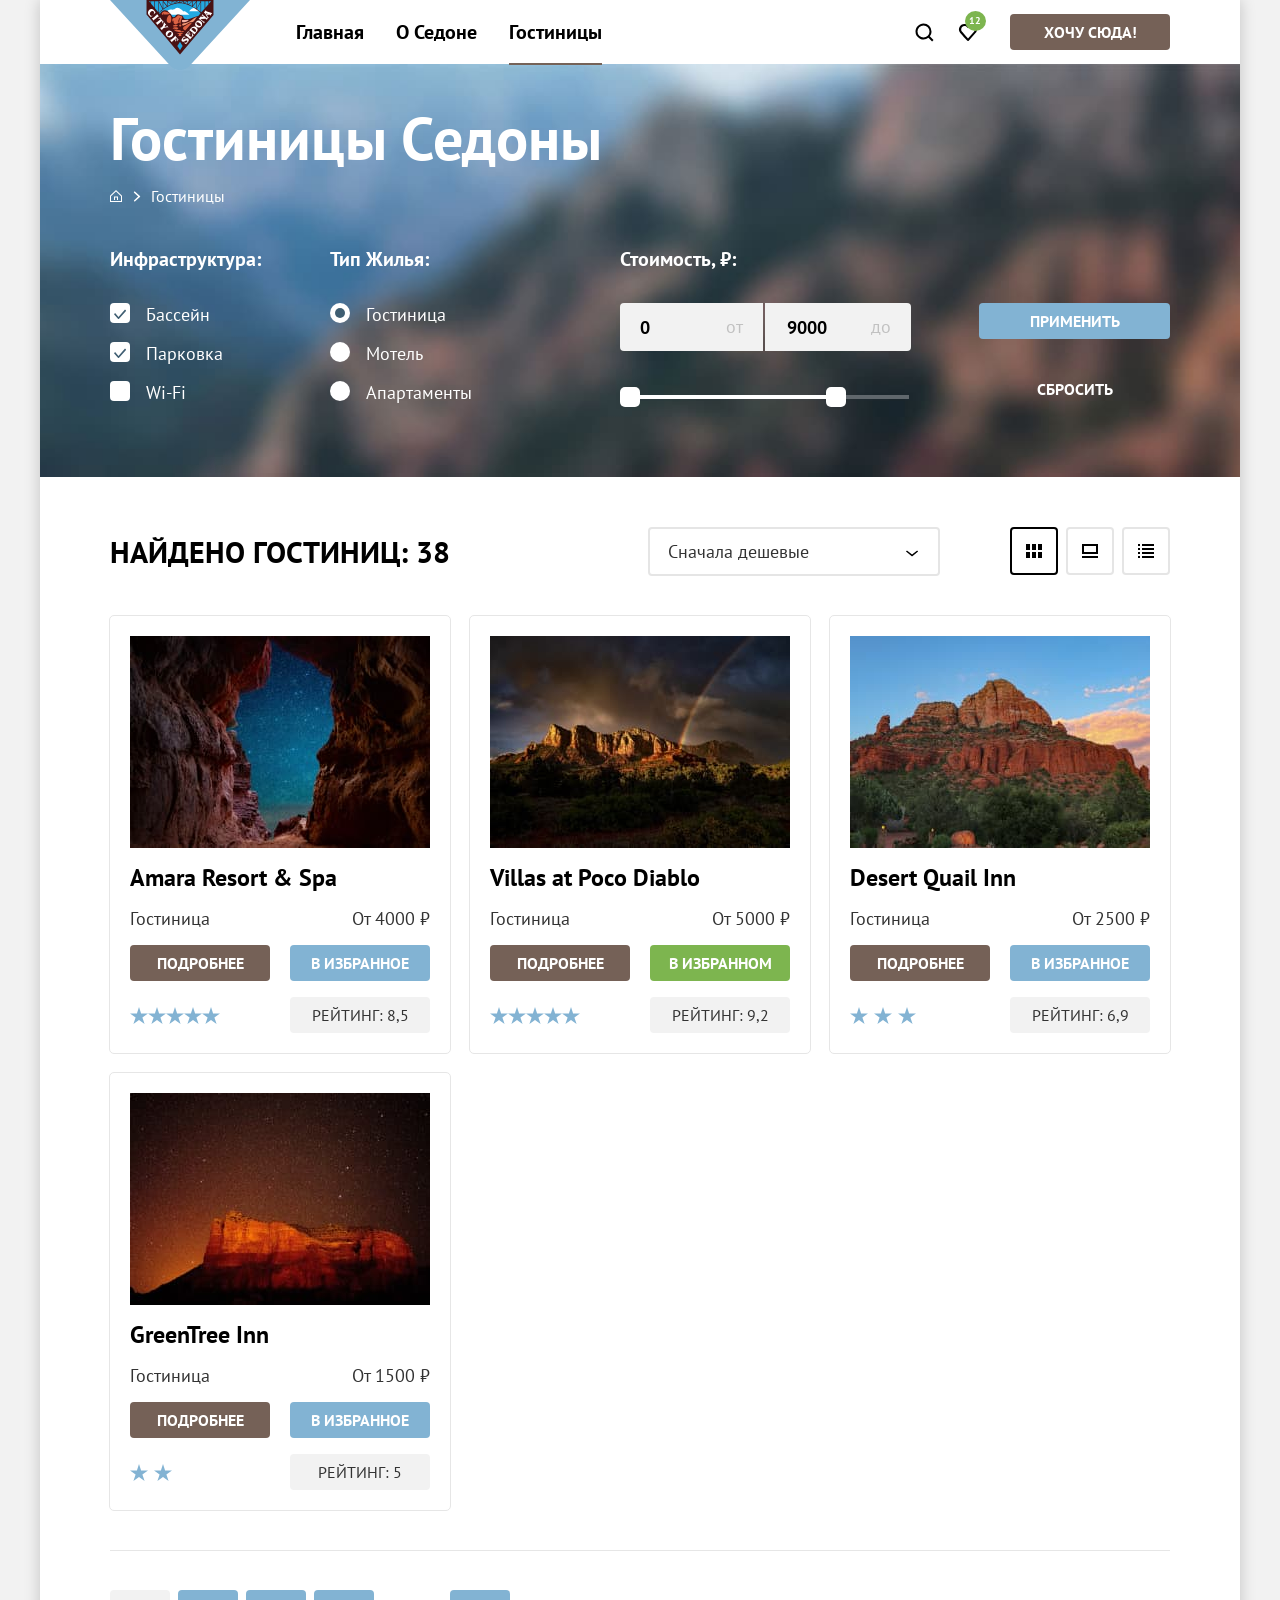
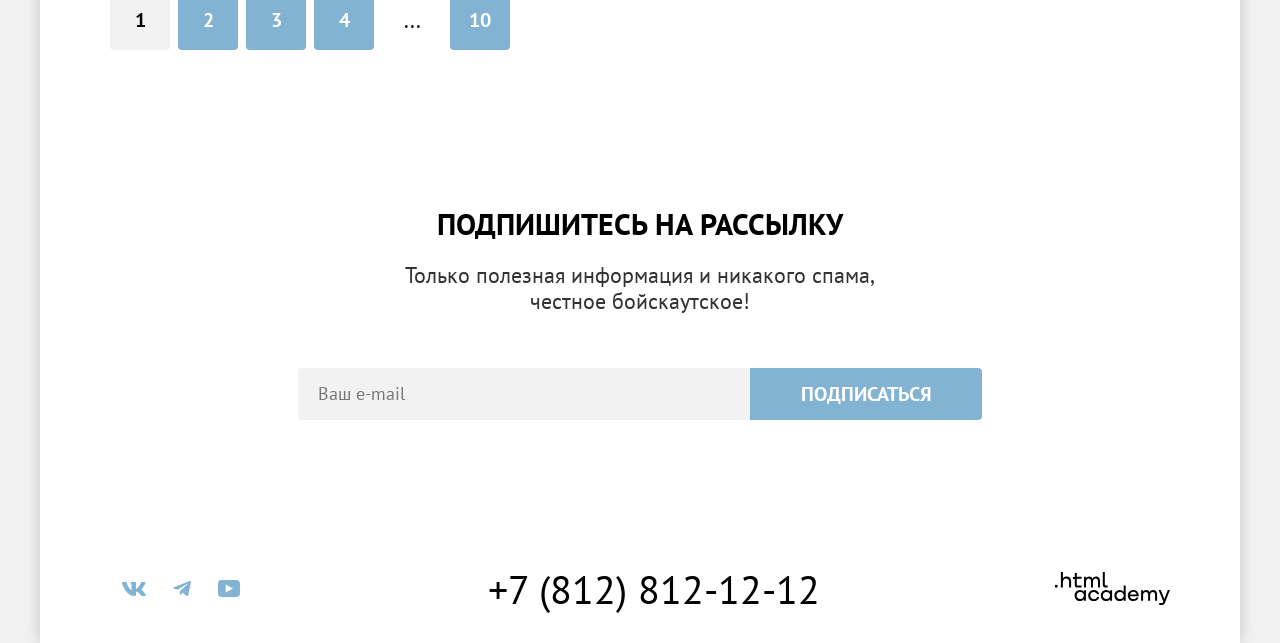
==== commit 691e0a1c: "fix: pixel-perfect layout corrections and interactive states per Figma - Header: fixed navigation us" ====
--- a/catalog.html
+++ b/catalog.html
@@ -21,36 +21,28 @@
               <a class="navigation-link" href="index.html">Главная</a>
             </li>
             <li class="navigation-item">
-              <a class="navigation-link" href="#">О Cедоне</a>
+              <a class="navigation-link" href="#">О Седоне</a>
             </li>
             <li class="navigation-item">
               <span class="navigation-link link-current" aria-current="page">Гостиницы</span>
             </li>
           </ul>
-          <div class="user-container">
-            <ul class="navigation-user">
-              <li class="navigation-user-item">
-                <a class="navigation-link navigation-link-user" href="#">
-                  <svg width="20" height="20" viewBox="0 0 20 20" fill="none" xmlns="http://www.w3.org/2000/svg">
-                    <path d="M19.5 18.0083L15.8 14.3287C16.8 13.0359 17.5 11.3453 17.5 9.4558C17.5 5.08011 13.9 1.5 9.5 1.5C5.1 1.5 1.5 5.17956 1.5 9.55525C1.5 13.9309 5.1 17.511 9.5 17.511C11.3 17.511 13 16.9144 14.4 15.8204L18.1 19.5L19.5 18.0083ZM9.5 15.5221C6.2 15.5221 3.5 12.837 3.5 9.55525C3.5 6.27348 6.2 3.5884 9.5 3.5884C12.8 3.5884 15.5 6.27348 15.5 9.55525C15.5 12.837 12.8 15.5221 9.5 15.5221Z" fill="currentColor" />
-                  </svg>
-                  <span class="visually-hidden">Поиск</span>
-                </a>
-              </li>
-              <li class="navigation-user-item">
-                <a class="navigation-link navigation-link-user navigation-link-container" href="#">
-                  <svg width="18" height="17" viewBox="0 0 18 17" fill="none" xmlns="http://www.w3.org/2000/svg">
-                    <path d="M8.9 17C8.6 17 8.3 16.9 8.1 16.6C2.7 10.5 1.4 9.1 1.1 8.7C0.4 7.8 0 6.6 0 5.4C0 2.4 2.4 0 5.5 0C6.8 0 8 0.5 9 1.3C10 0.5 11.3 0 12.5 0C15.5 0 18 2.4 18 5.4C18 6.7 17.5 7.9 16.7 8.8L9.7 16.7C9.5 16.9 9.3 17 8.9 17ZM2.9 7.5C3.2 7.9 6.4 11.5 9 14.4L15.2 7.4C15.7 6.9 15.9 6.2 15.9 5.4C15.9 3.6 14.4 2.1 12.6 2.1C11.6 2.1 10.6 2.6 9.9 3.4C9.6 3.7 9.3 3.8 9 3.8C8.7 3.8 8.4 3.6 8.2 3.4C7.5 2.6 6.5 2.1 5.5 2.1C3.7 2.1 2.2 3.6 2.2 5.4C2.1 6.3 2.5 7 2.9 7.5C2.8 7.5 2.8 7.5 2.9 7.5Z" fill="currentColor" />
-                  </svg>
-                  <span class="visually-hidden">Избранное</span>
-                  <span class="visually-hidden">В избранное добавлено</span>
-                  <span class="like-number">12</span>
-                  <span class="visually-hidden">отелей</span>
-                </a>
-              </li>
-            </ul>
-            <a class="navigation-wish" href="#">Хочу сюда!</a>
-          </div>
+          <ul class="navigation-user">
+            <li class="navigation-user-item">
+              <a class="navigation-link navigation-link-user navigation-link-search" href="#">
+                <span class="visually-hidden">Поиск</span>
+              </a>
+            </li>
+            <li class="navigation-user-item">
+              <a class="navigation-link navigation-link-user navigation-link-container" href="#">
+                <span class="visually-hidden">Отелей в избранном:</span>
+                <span class="like-number">12</span>
+              </a>
+            </li>
+            <li class="navigation-user-item">
+              <a class="navigation-wish" href="#">Хочу сюда!</a>
+            </li>
+          </ul>
         </nav>
       </header>
       <main class="main-catalog" data-test="main">
@@ -89,7 +81,7 @@
               <label class="control">
                 <input class="control-input visually-hidden" type="checkbox" name="wi-fi">
                 <span class="check-pointer"></span>
-                <span class="check-title">WI-FI</span>
+                <span class="check-title">Wi-Fi</span>
               </label>
             </fieldset>
             <fieldset class="filter-list-options">
@@ -124,7 +116,7 @@
               </div>
               <div class="price-track">
                 <div class="price-track-scale">
-                  <div class="price-track-scale-current" style="right: 63px; width:216px">
+                  <div class="price-track-scale-current" style="right: 63px; width: 216px">
                     <button class="price-track-button track-button-min" type="button"><span class="visually-hidden">Регулирование минимального значения цены</span></button>
                     <button class="price-track-button track-button-max" type="button"><span class="visually-hidden">Регулирование максимального значения цены</span></button>
                   </div>
@@ -258,8 +250,6 @@
             </li>
           </ul>
         </section>
-      </main>
-      <footer class="page-footer">
         <section class="follow-form" data-test="subscribe">
           <h2 class="follow-title">Подпишитесь на рассылку</h2>
           <p class="follow-description">Только полезная информация и никакого спама,<br>
@@ -272,12 +262,14 @@
             </button>
           </form>
         </section>
-        <section class="footer-social" data-test="footer">
-          <h2 class="visually-hidden">Контакты</h2>
+      </main>
+      <footer class="page-footer" data-test="footer">
+        <section class="footer-social">
+          <h2 class="visually-hidden">Социальные сети</h2>
           <ul class="footer-list">
             <li class="footer-icon">
               <a class="footer-symbol" href="https://vk.com/htmlacademy">
-                <svg width="24" height="14" viewBox="0 0 24 14" fill="none" xmlns="http://www.w3.org/2000/svg">
+                <svg aria-hidden="true" focusable="false" width="24" height="14" viewBox="0 0 24 14" fill="none" xmlns="http://www.w3.org/2000/svg">
                   <path fill-rule="evenodd" clip-rule="evenodd" d="M23.45 0.948C23.616 0.402 23.45 0 22.655 0H20.03C19.362 0 19.054 0.347 18.887 0.73C18.887 0.73 17.552 3.926 15.661 6.002C15.049 6.604 14.771 6.795 14.437 6.795C14.27 6.795 14.019 6.604 14.019 6.057V0.948C14.019 0.292 13.835 0 13.279 0H9.151C8.734 0 8.483 0.304 8.483 0.593C8.483 1.214 9.429 1.358 9.526 3.106V6.904C9.526 7.737 9.373 7.888 9.039 7.888C8.149 7.888 5.984 4.677 4.699 1.003C4.45 0.288 4.198 0 3.527 0H0.9C0.15 0 0 0.347 0 0.73C0 1.412 0.89 4.8 4.145 9.281C6.315 12.341 9.37 14 12.153 14C13.822 14 14.028 13.632 14.028 12.997V10.684C14.028 9.947 14.186 9.8 14.715 9.8C15.105 9.8 15.772 9.992 17.33 11.467C19.11 13.216 19.403 14 20.405 14H23.03C23.78 14 24.156 13.632 23.94 12.904C23.702 12.18 22.852 11.129 21.725 9.882C21.113 9.172 20.195 8.407 19.916 8.024C19.527 7.533 19.638 7.314 19.916 6.877C19.916 6.877 23.116 2.451 23.449 0.948H23.45Z" fill="currentColor" />
                 </svg>
                 <span class="visually-hidden">Вконтакте</span>
@@ -285,7 +277,7 @@
             </li>
             <li class="footer-icon">
               <a class="footer-symbol" href="https://t.me/htmlacademy">
-                <svg width="18" height="16" viewBox="0 0 18 16" fill="none" xmlns="http://www.w3.org/2000/svg">
+                <svg aria-hidden="true" focusable="false" width="18" height="16" viewBox="0 0 18 16" fill="none" xmlns="http://www.w3.org/2000/svg">
                   <path d="M16.785 0.0992597L0.840489 6.24776C-0.247661 6.68481 -0.241365 7.29184 0.640845 7.56253L4.73445 8.83953L14.2058 2.8637C14.6537 2.59121 15.0629 2.7378 14.7265 3.03636L7.05283 9.96185H7.05103L7.05283 9.96275L6.77045 14.1823C7.18413 14.1823 7.36669 13.9925 7.59871 13.7686L9.58705 11.8351L13.7229 14.89C14.4855 15.31 15.0332 15.0941 15.2229 14.1841L17.9379 1.38885C18.2158 0.274623 17.5126 -0.229883 16.785 0.0992597Z" fill="currentColor" />
                 </svg>
                 <span class="visually-hidden">Телеграм</span>
@@ -293,15 +285,22 @@
             </li>
             <li class="footer-icon">
               <a class="footer-symbol" href="https://www.youtube.com/user/htmlacademyru">
-                <svg width="22" height="17" viewBox="0 0 22 17" fill="none" xmlns="http://www.w3.org/2000/svg">
+                <svg aria-hidden="true" focusable="false" width="22" height="17" viewBox="0 0 22 17" fill="none" xmlns="http://www.w3.org/2000/svg">
                   <path d="M18.607 0H3.17413C1.31343 0 0 1.59375 0 3.4V13.4937C0 15.4062 1.31343 17 3.17413 17H18.8259C20.4677 17 22 15.4062 22 13.6V3.4C21.7811 1.59375 20.4677 0 18.607 0ZM7.66169 12.5375V4.4625L14.995 8.5L7.66169 12.5375Z" fill="currentColor" />
                 </svg>
                 <span class="visually-hidden">Ютуб</span>
               </a>
             </li>
           </ul>
-          <a class="footer-phone" href="tel:88128121212"><span class="visually-hidden">Позвоните по номеру</span>+7
-            (812) 812-12-12</a>
+        </section>
+        <section class="footer-contacts">
+          <h2 class="visually-hidden">Контакты</h2>
+          <address class="footer-address">
+            <a class="footer-phone" href="tel:+78128121212">+7 (812) 812-12-12</a>
+          </address>
+        </section>
+        <section class="footer-copyright">
+          <h2 class="visually-hidden">Правообладатель</h2>
           <a class="academy-link" href="https://htmlacademy.ru/intensive/htmlcss">
             <svg width="115" height="33" viewBox="0 0 115 33" fill="none" xmlns="http://www.w3.org/2000/svg">
               <path d="M0 12.9V15.5H2.5V12.9H0Z" fill="currentColor" />
@@ -317,7 +316,6 @@
               <path d="M98.2 17.9C96.6 17.9 95.3 18.7 94.6 19.9H94.5C93.9 18.7 92.7 17.9 91.1 17.9C89.7 17.9 88.6 18.6 88 19.7V18.2H86.1V28.8H88.1V23.4C88.1 21.4 89.1 20 90.7 19.9C92.2 19.9 93.1 20.9 93.1 22.5V28.8H95.1V23.2C95.1 20.8 96.5 19.9 97.7 19.9C99.2 19.9 100.1 20.9 100.1 22.5V28.8H102.1V22.3C102.2 19.7 100.7 17.9 98.2 17.9Z" fill="currentColor" />
               <path d="M109.4 27L105.8 18.1H103.6L108.4 29.7C108.1 30.6 107.7 30.9 106.7 30.9H104.2V32.9H106.7C108.5 32.9 109.5 32.1 110.2 30.3L114.9 18.1H112.8L109.4 27Z" fill="currentColor" />
             </svg>
-            <span class="visually-hidden footer-symbol-academy">htmlacademy</span>
           </a>
         </section>
       </footer>
--- a/style/style.css
+++ b/style/style.css
@@ -27,7 +27,7 @@
 body {
   margin: 0;
   height: 100%;
-  font-family: "PT Sans", sans-serif;
+  font-family: "PT Sans", "Arial", sans-serif;
   font-style: normal;
   font-size: 22px;
   font-weight: 400;
@@ -122,7 +122,6 @@
   font-size: 18px;
   line-height: 21px;
   font-weight: 400;
-  hyphens: auto;
   color: #000000;
   background-color: #f2f2f2;
 }
@@ -209,19 +208,16 @@
   color: rgba(117, 97, 87, 0.3);
 }
 
-.user-container {
-  display: flex;
-  gap: 20px;
-  width: 268px;
-}
-
 .navigation-user {
   display: flex;
-  flex-wrap: wrap;
-  min-width: 88px;
-  max-width: 170px;
-  margin: 0;
-  padding: 0;
+  align-items: center;
+  gap: 0;
+  margin: 0;
+  padding: 0;
+}
+
+.navigation-user-item:last-child {
+  margin-left: 20px;
 }
 
 .navigation-link-user {
@@ -231,17 +227,24 @@
   width: 44px;
   height: 64px;
   box-sizing: border-box;
+  background-repeat: no-repeat;
+  background-position: center;
+}
+
+.navigation-link-search {
+  background-image: url("../img/header/search.svg");
 }
 
 .navigation-link-container {
   position: relative;
   max-width: 44px;
+  background-image: url("../img/header/heart.svg");
 }
 
 .like-number {
   position: absolute;
-  top: 17%;
-  right: 5%;
+  top: 11px;
+  right: 4px;
   padding: 5px;
   padding-left: 4px;
   font-weight: inherit;
@@ -265,14 +268,16 @@
   z-index: 1;
   left: 0;
   bottom: -1px;
-  width: calc(100% - 12px - 12px);
+  width: calc(100% - 16px - 16px);
   height: 2px;
-  margin-left: 12px;
+  margin-left: 16px;
   background-color: #756257;
   content: "";
 }
 
-.link-current.navigation-link:hover {
+.link-current.navigation-link:hover,
+.link-current.navigation-link:focus-visible,
+.link-current.navigation-link:active {
   color: inherit;
 }
 
@@ -281,14 +286,14 @@
 }
 
 .navigation-wish {
-  max-width: 92px;
-  min-width: 92px;
+  display: block;
+  width: 160px;
+  box-sizing: border-box;
+  white-space: nowrap;
   padding-top: 8px;
   padding-bottom: 8px;
-  padding-left: 34px;
-  padding-right: 34px;
-  height: min-content;
-  margin-top: 14px;
+  padding-left: 28px;
+  padding-right: 28px;
   font-family: inherit;
   font-style: inherit;
   font-weight: 700;
@@ -408,7 +413,6 @@
   font-size: 24px;
   line-height: 28px;
   text-transform: uppercase;
-  hyphens: auto;
 }
 
 .advantages-light-block {
@@ -425,7 +429,6 @@
   font-size: 24px;
   line-height: 28px;
   text-transform: uppercase;
-  hyphens: auto;
 }
 
 .advantages-dark-title::before {
@@ -724,15 +727,15 @@
   color: #ffffff;
 }
 
-.breadcrumbs-link:hover {
+a.breadcrumbs-link:hover {
   color: rgba(255, 255, 255, 0.6);
 }
 
-.breadcrumbs-link:focus {
+a.breadcrumbs-link:focus {
   color: #ffffff;
 }
 
-.breadcrumbs-link:active {
+a.breadcrumbs-link:active {
   color: rgba(255, 255, 255, 0.3);
 }
 
@@ -798,25 +801,17 @@
   color: #ffffff;
 }
 
-.control-input:hover ~ .check-title {
-  color: #d0dde9;
-}
-
-.control-input:hover ~ .check-pointer {
-  background-color: #d0dde9;
+.control:has(.control-input:hover) {
+  opacity: 0.6;
+}
+
+.control:has(.control-input:active) {
+  opacity: 0.3;
 }
 
 .control-input:focus ~ .check-pointer {
   background-color: #ffffff;
   outline: 3px solid #83b3d3;
-}
-
-.control-input:active ~ .check-title {
-  color: #d0dde9;
-}
-
-.control-input:active ~ .check-pointer {
-  background-color: #d0dde9;
 }
 
 .control-input:disabled ~ .check-title {
@@ -860,27 +855,11 @@
   color: #ffffff;
 }
 
-.control-input:hover ~ .radio-title {
-  color: #d0dde9;
-}
-
-.control-input:hover ~ .radio-pointer {
-  background-color: #d0dde9;
-}
-
 .control-input:focus ~ .radio-pointer {
   background-color: #ffffff;
   outline: 3px solid #83b3d3;
 }
 
-.control-input:active ~ .radio-title {
-  color: #d0dde9;
-}
-
-.control-input:active ~ .radio-pointer {
-  background-color: #d0dde9;
-}
-
 .control-input:disabled ~ .radio-title {
   opacity: 0.1;
 }
@@ -891,14 +870,14 @@
 
 .control-input[type="radio"]:checked + .radio-pointer::before {
   position: absolute;
-  width: 20px;
-  height: 20px;
-  background-repeat: no-repeat;
-  background-position: center;
-  background-size: 15px 15px;
+  top: 50%;
+  left: 50%;
+  transform: translate(-50%, -50%);
+  width: 10px;
+  height: 10px;
+  border-radius: 50%;
+  background-color: #3f5e72;
   content: "";
-  background-image: url("../img/catalog/black-circle.svg");
-  background-repeat: no-repeat;
 }
 
 /* Фильтр цены */
@@ -928,20 +907,27 @@
   color: #000000;
   background-color: #f2f2f2;
   border: none;
+  appearance: textfield;
+}
+
+.price-filter-input::-webkit-outer-spin-button,
+.price-filter-input::-webkit-inner-spin-button {
+  appearance: none;
+  margin: 0;
 }
 
 .price-filter-input:hover {
-  background-color: #e6e6e6;
+  background-color: #e5e5e5;
 }
 
 .price-filter-input:focus {
-  background-color: #e6e6e6;
+  background-color: #e5e5e5;
   outline: 3px solid #83b3d3;
   border-radius: 4px;
 }
 
 .price-filter-input:active {
-  background-color: #e6e6e6;
+  background-color: #e5e5e5;
 }
 
 .price-filter-input-min {
@@ -1011,7 +997,7 @@
 
 .track-button-max {
   position: absolute;
-  right: 0px;
+  right: 0;
   top: -8px;
 }
 
@@ -1057,7 +1043,7 @@
 }
 
 .control-button:hover:not(.active-button) {
-  color: #b8c4c7;
+  opacity: 0.6;
 }
 
 .control-button:focus-visible:not(.active-button) {
@@ -1090,7 +1076,7 @@
 }
 
 .active-button:active {
-  color: #a7cae0;
+  color: rgba(255, 255, 255, 0.3);
   background-color: #82b3d3;
 }
 
@@ -1176,7 +1162,6 @@
 
 .catalog-option {
   min-width: 292px;
-  max-width: 291px;
   height: 49px;
   padding-left: 18px;
   padding-right: 48px;
@@ -1423,7 +1408,7 @@
 }
 
 .decorative-stars-four {
-  width: 88px;
+  width: 90px;
 }
 
 .decorative-stars-five {
@@ -1480,8 +1465,8 @@
 }
 
 .pagination-link:active:not(.pagination-link-special) {
+  background-color: #82b3d3;
   color: rgba(255, 255, 255, 0.3);
-  background-color: #82b3d3;
 }
 
 .pagination-link-special {
@@ -1507,6 +1492,13 @@
 
 /* footer */
 .page-footer {
+  display: flex;
+  justify-content: space-between;
+  align-items: center;
+  padding-left: 70px;
+  padding-right: 70px;
+  padding-top: 40px;
+  padding-bottom: 30px;
   margin-top: auto;
 }
 
@@ -1635,12 +1627,12 @@
   padding: 5px;
   max-width: 450px;
   font-family: inherit;
-  font-style: inherit;
+  font-style: normal;
+  font-weight: 400;
   font-size: 40px;
   line-height: 40px;
   text-decoration: none;
   text-align: center;
-  text-transform: uppercase;
   color: #000000;
 }
 
@@ -1653,7 +1645,7 @@
 }
 
 .footer-phone:active {
-  color: rgba(117, 97, 87, 0.3);
+  color: #756157;
 }
 
 .academy-link {
@@ -1681,7 +1673,7 @@
 }
 
 .academy-link:active {
-  color: rgba(117, 97, 87, 0.3);
+  color: #756157;
 }
 
 .footer-icon {
@@ -1696,15 +1688,8 @@
   justify-content: center;
   box-sizing: border-box;
   padding: 16px 12px;
-  font-family: inherit;
-  font-style: inherit;
-  font-weight: 700;
-  font-size: 20px;
-  line-height: 36px;
   text-decoration: none;
-  text-transform: none;
-  text-align: center;
-  color: #83b3d3;
+  color: #82b3d3;
 }
 
 .footer-symbol:hover {
@@ -1716,16 +1701,14 @@
 }
 
 .footer-symbol:active {
-  color: rgba(104, 162, 202, 0.3);
-}
-
-.footer-social {
-  display: flex;
-  justify-content: space-between;
-  padding-left: 70px;
-  padding-right: 70px;
-  padding-top: 40px;
-  padding-bottom: 30px;
+  color: #68a2ca;
+}
+
+.footer-social,
+.footer-contacts,
+.footer-copyright {
+  display: flex;
+  align-items: center;
 }
 
 .footer-list {
@@ -1751,11 +1734,21 @@
 .open-modal-btn {
   display: inline-block;
   margin-top: 54px;
-  background: #756157;
+  padding: 8px 50px;
   border-radius: 4px;
-  padding: 8px 50px;
+  background-color: #756157;
   text-decoration: none;
   cursor: pointer;
+}
+
+.open-modal-btn:hover,
+.open-modal-btn:focus-visible {
+  background-color: #615048;
+}
+
+.open-modal-btn:active {
+  color: rgba(255, 255, 255, 0.3);
+  background-color: #756157;
 }
 
 /* Модальное окно */
@@ -1764,13 +1757,15 @@
   position: fixed;
   top: 0;
   left: 0;
+  z-index: 100;
   display: none;
   width: 100%;
   height: 100%;
   background-color: rgba(242, 242, 242, 0.8);
 }
 
-.modal-container:target {
+.modal-container:target,
+.modal-container-open {
   display: flex;
 }
 
@@ -1817,7 +1812,11 @@
 
 .modal-close-button:hover,
 .modal-close-button:focus-visible {
-  background-color: #e5e5e5;
+  background-color: #e6e6e6;
+}
+
+.modal-close-button:active {
+  background-color: #e6e6e6;
 }
 
 .modal-close-button:disabled,
@@ -1943,15 +1942,23 @@
 }
 
 .decrease:hover svg,
+.increase:hover svg {
+  fill: #000000;
+}
+
+.decrease:focus-visible,
+.increase:focus-visible {
+  outline: 3px solid #82b3d3;
+}
+
 .decrease:focus-visible svg,
-.increase:hover svg,
 .increase:focus-visible svg {
   fill: #000000;
 }
 
-.decrease:active svg,
-.increase:active svg {
-  fill: rgba(117, 97, 87, 0.3);
+.decrease:active,
+.increase:active {
+  opacity: 0.2;
 }
 
 .modal-search-count-input {
@@ -1972,6 +1979,12 @@
   appearance: textfield;
 }
 
+.modal-search-count-input::-webkit-outer-spin-button,
+.modal-search-count-input::-webkit-inner-spin-button {
+  appearance: none;
+  margin: 0;
+}
+
 .modal-search-count-input:hover {
   background-color: #e5e5e5;
 }
@@ -1993,7 +2006,7 @@
   height: 26px;
   border: 0;
   border-radius: 50%;
-  background-color:#83b3d3;
+  background-color: #83b3d3;
   background-image: url("../img/modal/info.svg");
   background-repeat: no-repeat;
   cursor: help;
